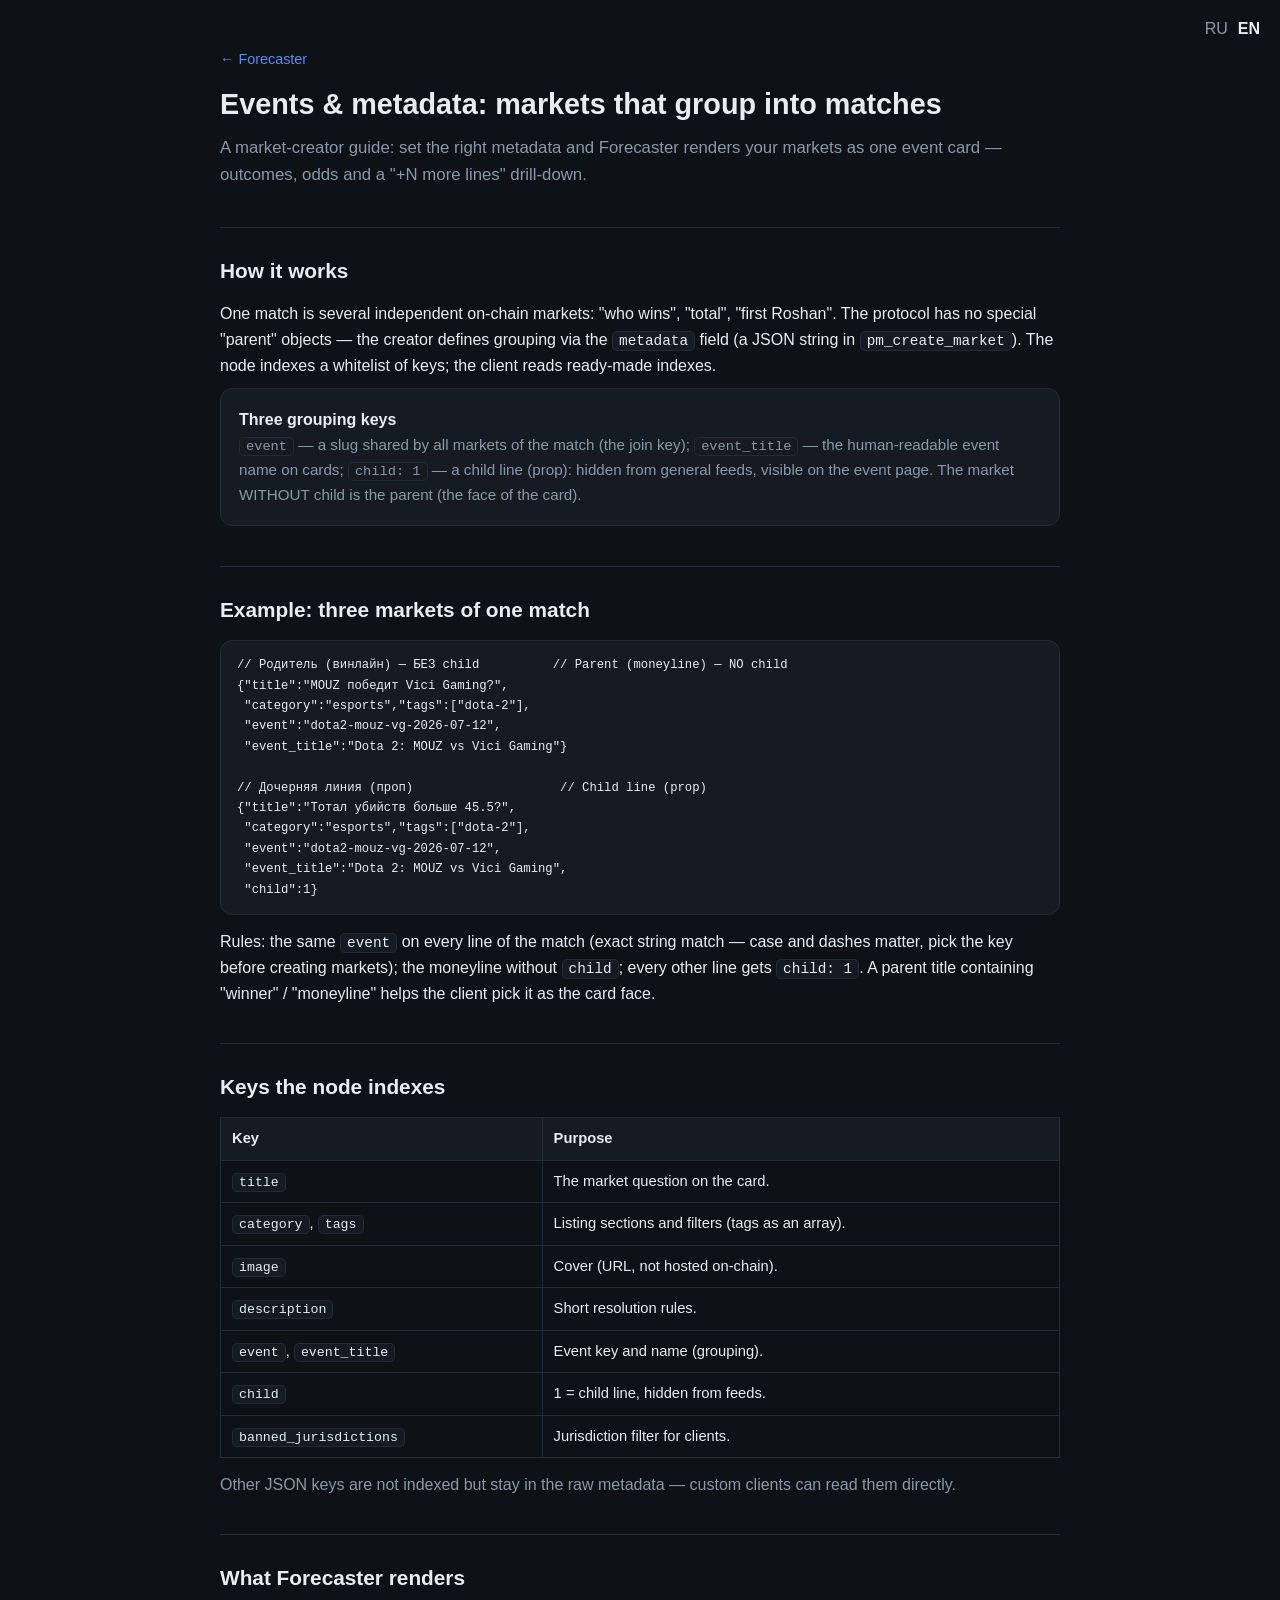
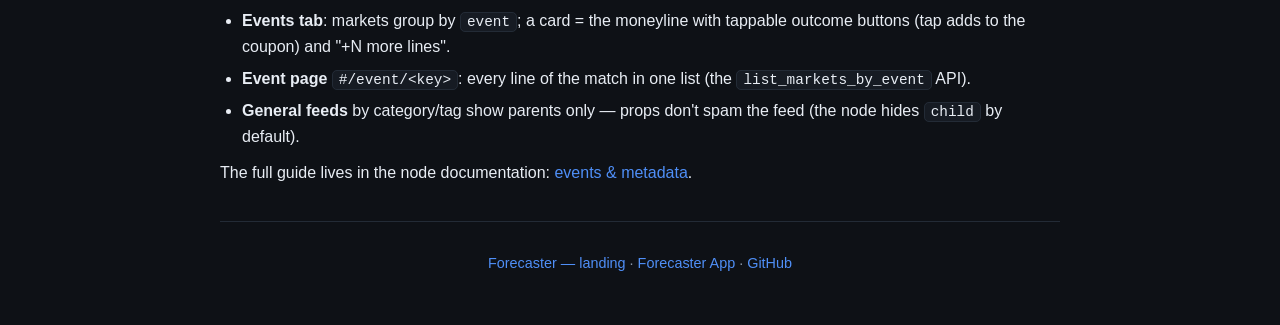
==== creators.html @ dcc60065 "Add market-creator guide page: events & metadata grouping (event/event_title/child)" ====
<!doctype html>
<html lang="ru">
<head>
<meta charset="utf-8">
<meta name="viewport" content="width=device-width, initial-scale=1">
<title>Forecaster — события и метаданные для создателей рынков</title>
<meta name="description" content="Как Forecaster собирает рынки в карточки событий: ключи метаданных event, event_title, child; родительский рынок и дочерние линии; что индексирует нода VIZ.">
<link rel="icon" href="logo.png">
<style>
:root{
  --bg:#0e1116; --card:#161b23; --line:#232b36; --txt:#e8edf4; --mut:#8b98a9;
  --acc:#4f8ff7; --acc2:#3576d9; --ok:#3fb96f;
}
*{box-sizing:border-box;margin:0;padding:0}
body{background:var(--bg);color:var(--txt);font:16px/1.6 -apple-system,BlinkMacSystemFont,"Segoe UI",Roboto,sans-serif}
a{color:var(--acc);text-decoration:none}
a:hover{text-decoration:underline}
.wrap{max-width:880px;margin:0 auto;padding:0 20px}
header{padding:48px 0 28px}
h1{font-size:1.8em;margin:10px 0 8px}
.tag{color:var(--mut);font-size:1.05em}
section{padding:26px 0;border-top:1px solid var(--line)}
h2{font-size:1.3em;margin-bottom:14px}
p{margin-bottom:10px}
p.mut,li span{color:var(--mut)}
ul{margin:0 0 10px 22px}
li{margin-bottom:6px}
.card{background:var(--card);border:1px solid var(--line);border-radius:12px;padding:18px;margin-bottom:14px}
.card b{display:block;margin-bottom:6px}
.card p{color:var(--mut);font-size:.95em;margin-bottom:0}
pre{background:var(--card);border:1px solid var(--line);border-radius:12px;padding:14px 16px;
  overflow-x:auto;font-size:.85em;line-height:1.5;margin-bottom:14px}
code{background:var(--card);border:1px solid var(--line);border-radius:5px;padding:1px 6px;font-size:.9em}
pre code{background:none;border:0;padding:0}
.tbl{overflow-x:auto;margin-bottom:14px}
table.cmp{width:100%;border-collapse:collapse;font-size:.92em;min-width:560px}
.cmp th,.cmp td{border:1px solid var(--line);padding:9px 11px;text-align:left;vertical-align:top}
.cmp th{background:var(--card)}
.cmp td:first-child{white-space:nowrap}
footer{padding:30px 0 44px;border-top:1px solid var(--line);color:var(--mut);font-size:.9em;text-align:center}
.lang{position:absolute;top:16px;right:20px}
.lang a{color:var(--mut);margin-left:10px;cursor:pointer}
.lang a.on{color:var(--txt);font-weight:600}
.back{color:var(--mut);font-size:.9em}
[data-en]{display:none}
html.en [data-ru]{display:none}
html.en [data-en]{display:block}
html.en span[data-en],html.en a[data-en],html.en b[data-en],html.en code[data-en]{display:inline}
html.en td[data-en],html.en th[data-en]{display:table-cell}
html.en li[data-en]{display:list-item}
</style>
</head>
<body>
<div class="lang"><a id="l-ru" class="on">RU</a><a id="l-en">EN</a></div>
<div class="wrap">

<header>
  <p class="back"><a href="./" data-ru>← Forecaster</a><a href="./" data-en>← Forecaster</a></p>
  <h1 data-ru>События и метаданные: рынки, которые собираются в матчи</h1>
  <h1 data-en>Events &amp; metadata: markets that group into matches</h1>
  <p class="tag" data-ru>Гайд для создателей рынков: как проставить метаданные, чтобы Forecaster
    показал ваши рынки одной карточкой события — с исходами, коэффициентами и «ещё N линий».</p>
  <p class="tag" data-en>A market-creator guide: set the right metadata and Forecaster renders your
    markets as one event card — outcomes, odds and a "+N more lines" drill-down.</p>
</header>

<section>
  <h2 data-ru>Как это работает</h2>
  <h2 data-en>How it works</h2>
  <p data-ru>Один матч — это несколько независимых on-chain рынков: «кто победит», «тотал», «первый
    Рошан». Специальных «родительских» объектов в протоколе нет — группировку задаёт создатель
    через поле <code>metadata</code> (JSON-строка в операции <code>pm_create_market</code>). Нода
    индексирует белый список ключей; клиент читает готовые индексы.</p>
  <p data-en>One match is several independent on-chain markets: "who wins", "total", "first
    Roshan". The protocol has no special "parent" objects — the creator defines grouping via the
    <code>metadata</code> field (a JSON string in <code>pm_create_market</code>). The node indexes
    a whitelist of keys; the client reads ready-made indexes.</p>
  <div class="card">
    <b data-ru>Три ключа склейки</b><b data-en>Three grouping keys</b>
    <p data-ru><code>event</code> — общий slug матча у всех его рынков (ключ склейки);
      <code>event_title</code> — человекочитаемое имя события на карточках;
      <code>child: 1</code> — дочерняя линия (проп): скрыта из общих лент, видна на странице события.
      Рынок БЕЗ child — родительский (лицо карточки).</p>
    <p data-en><code>event</code> — a slug shared by all markets of the match (the join key);
      <code>event_title</code> — the human-readable event name on cards;
      <code>child: 1</code> — a child line (prop): hidden from general feeds, visible on the event
      page. The market WITHOUT child is the parent (the face of the card).</p>
  </div>
</section>

<section>
  <h2 data-ru>Пример: три рынка одного матча</h2>
  <h2 data-en>Example: three markets of one match</h2>
<pre><code>// Родитель (винлайн) — БЕЗ child          // Parent (moneyline) — NO child
{"title":"MOUZ победит Vici Gaming?",
 "category":"esports","tags":["dota-2"],
 "event":"dota2-mouz-vg-2026-07-12",
 "event_title":"Dota 2: MOUZ vs Vici Gaming"}

// Дочерняя линия (проп)                    // Child line (prop)
{"title":"Тотал убийств больше 45.5?",
 "category":"esports","tags":["dota-2"],
 "event":"dota2-mouz-vg-2026-07-12",
 "event_title":"Dota 2: MOUZ vs Vici Gaming",
 "child":1}</code></pre>
  <p data-ru>Правила: одинаковый <code>event</code> у всех линий матча (точное совпадение строки —
    регистр и дефисы важны, ключ выбирайте до создания); винлайн без <code>child</code>; остальным
    линиям <code>child: 1</code>. Заголовок родителя со словом «победит» / «winner» / «moneyline»
    помогает клиенту выбрать его лицом карточки.</p>
  <p data-en>Rules: the same <code>event</code> on every line of the match (exact string match —
    case and dashes matter, pick the key before creating markets); the moneyline without
    <code>child</code>; every other line gets <code>child: 1</code>. A parent title containing
    "winner" / "moneyline" helps the client pick it as the card face.</p>
</section>

<section>
  <h2 data-ru>Ключи, которые индексирует нода</h2>
  <h2 data-en>Keys the node indexes</h2>
  <div class="tbl"><table class="cmp">
    <tr><th data-ru>Ключ</th><th data-en>Key</th><th data-ru>Зачем</th><th data-en>Purpose</th></tr>
    <tr><td><code>title</code></td><td data-ru>Вопрос рынка на карточке.</td><td data-en>The market question on the card.</td></tr>
    <tr><td><code>category</code>, <code>tags</code></td><td data-ru>Разделы и фильтры листингов (теги — массивом).</td><td data-en>Listing sections and filters (tags as an array).</td></tr>
    <tr><td><code>image</code></td><td data-ru>Обложка (URL, не хостится on-chain).</td><td data-en>Cover (URL, not hosted on-chain).</td></tr>
    <tr><td><code>description</code></td><td data-ru>Краткие правила резолва.</td><td data-en>Short resolution rules.</td></tr>
    <tr><td><code>event</code>, <code>event_title</code></td><td data-ru>Ключ и имя события (склейка).</td><td data-en>Event key and name (grouping).</td></tr>
    <tr><td><code>child</code></td><td data-ru>1 = дочерняя линия, скрыта из лент.</td><td data-en>1 = child line, hidden from feeds.</td></tr>
    <tr><td><code>banned_jurisdictions</code></td><td data-ru>Юрисдикционный фильтр клиентов.</td><td data-en>Jurisdiction filter for clients.</td></tr>
  </table></div>
  <p class="mut" data-ru>Остальные ключи JSON не индексируются, но остаются в сыром metadata —
    свои клиенты могут читать их напрямую.</p>
  <p class="mut" data-en>Other JSON keys are not indexed but stay in the raw metadata — custom
    clients can read them directly.</p>
</section>

<section>
  <h2 data-ru>Что получается в Forecaster</h2>
  <h2 data-en>What Forecaster renders</h2>
  <ul>
    <li data-ru><b>Таб «События»</b>: рынки группируются по <code>event</code>; карточка = винлайн
      с кнопками исходов (тап — в купон) и «ещё N линий».</li>
    <li data-en><b>Events tab</b>: markets group by <code>event</code>; a card = the moneyline with
      tappable outcome buttons (tap adds to the coupon) and "+N more lines".</li>
    <li data-ru><b>Страница события</b> <code>#/event/&lt;ключ&gt;</code>: все линии матча одним
      списком (API <code>list_markets_by_event</code>).</li>
    <li data-en><b>Event page</b> <code>#/event/&lt;key&gt;</code>: every line of the match in one
      list (the <code>list_markets_by_event</code> API).</li>
    <li data-ru><b>Общие ленты</b> по категории/тегу показывают только родителей — пропы не шумят
      (нода прячет <code>child</code> по умолчанию).</li>
    <li data-en><b>General feeds</b> by category/tag show parents only — props don't spam the feed
      (the node hides <code>child</code> by default).</li>
  </ul>
  <p data-ru>Полная версия гайда — в документации ноды:
    <a href="https://github.com/VIZ-Blockchain/viz-cpp-node/blob/pm/docs/prediction-markets/guides/events-metadata.md">события и метаданные</a>.</p>
  <p data-en>The full guide lives in the node documentation:
    <a href="https://github.com/VIZ-Blockchain/viz-cpp-node/blob/pm/docs/prediction-markets/guides/events-metadata.md">events &amp; metadata</a>.</p>
</section>

<footer>
  <p>
    <a href="./" data-ru>Forecaster — лендинг</a><a href="./" data-en>Forecaster — landing</a> ·
    <a href="https://viz-blockchain.github.io/Forecaster-client/">Forecaster App</a> ·
    <a href="https://github.com/VIZ-Blockchain/Forecaster-client">GitHub</a>
  </p>
</footer>

</div>
<script>
(function(){
  var h=document.documentElement, ru=document.getElementById('l-ru'), en=document.getElementById('l-en');
  function set(l){ h.className=l==='en'?'en':''; ru.className=l==='en'?'':'on'; en.className=l==='en'?'on':'';
    try{localStorage.setItem('fw_lang',l);}catch(e){} document.title=l==='en'
      ?'Forecaster — events & metadata for market creators':'Forecaster — события и метаданные для создателей рынков'; }
  ru.onclick=function(){set('ru')}; en.onclick=function(){set('en')};
  var s=null; try{s=localStorage.getItem('fw_lang');}catch(e){}
  set(s|| (navigator.language&&navigator.language.slice(0,2)==='ru'?'ru':'en'));
})();
</script>
</body>
</html>
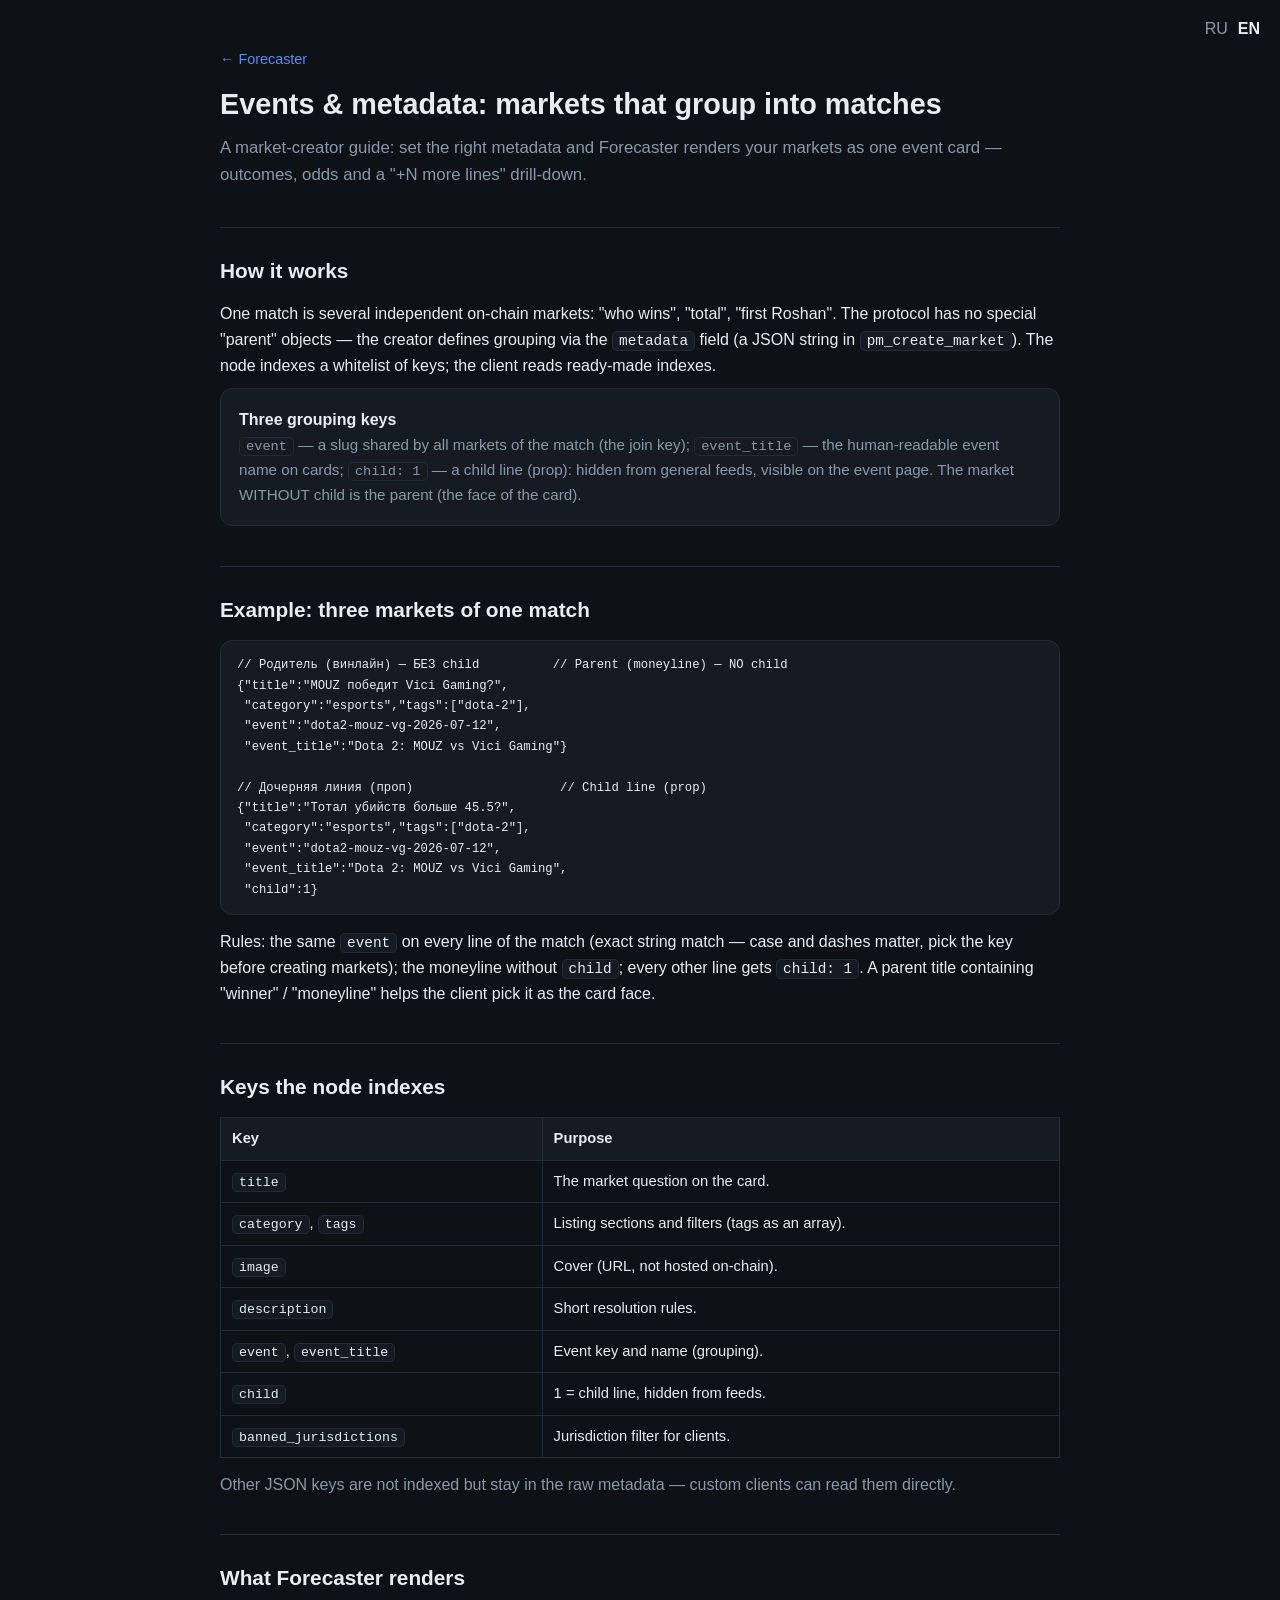
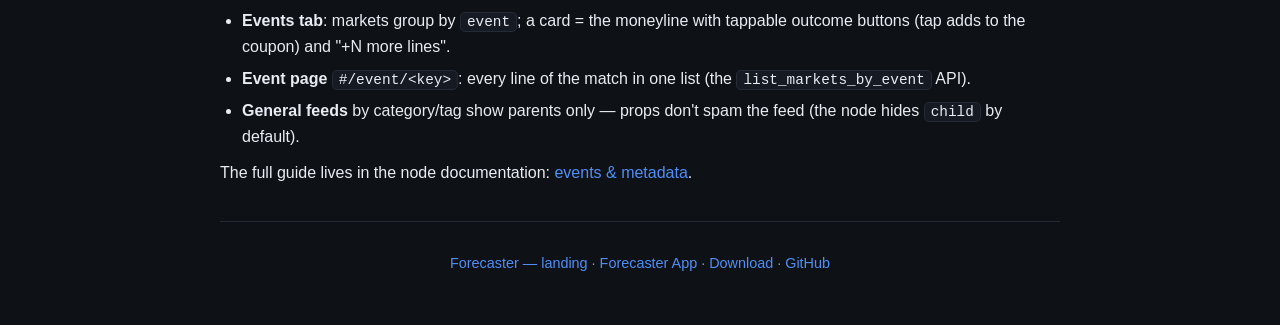
==== commit 8055a927: "Add download page: desktop builds, OS warnings, own-node setup Installer links are pulled from each " ====
--- a/creators.html
+++ b/creators.html
@@ -42,7 +42,7 @@
 .lang a{color:var(--mut);margin-left:10px;cursor:pointer}
 .lang a.on{color:var(--txt);font-weight:600}
 .back{color:var(--mut);font-size:.9em}
-[data-en]{display:none}
+html:not(.en) [data-en]{display:none}
 html.en [data-ru]{display:none}
 html.en [data-en]{display:block}
 html.en span[data-en],html.en a[data-en],html.en b[data-en],html.en code[data-en]{display:inline}
@@ -159,6 +159,7 @@
   <p>
     <a href="./" data-ru>Forecaster — лендинг</a><a href="./" data-en>Forecaster — landing</a> ·
     <a href="https://viz-blockchain.github.io/Forecaster-client/">Forecaster App</a> ·
+    <a href="download.html" data-ru>Скачать</a><a href="download.html" data-en>Download</a> ·
     <a href="https://github.com/VIZ-Blockchain/Forecaster-client">GitHub</a>
   </p>
 </footer>
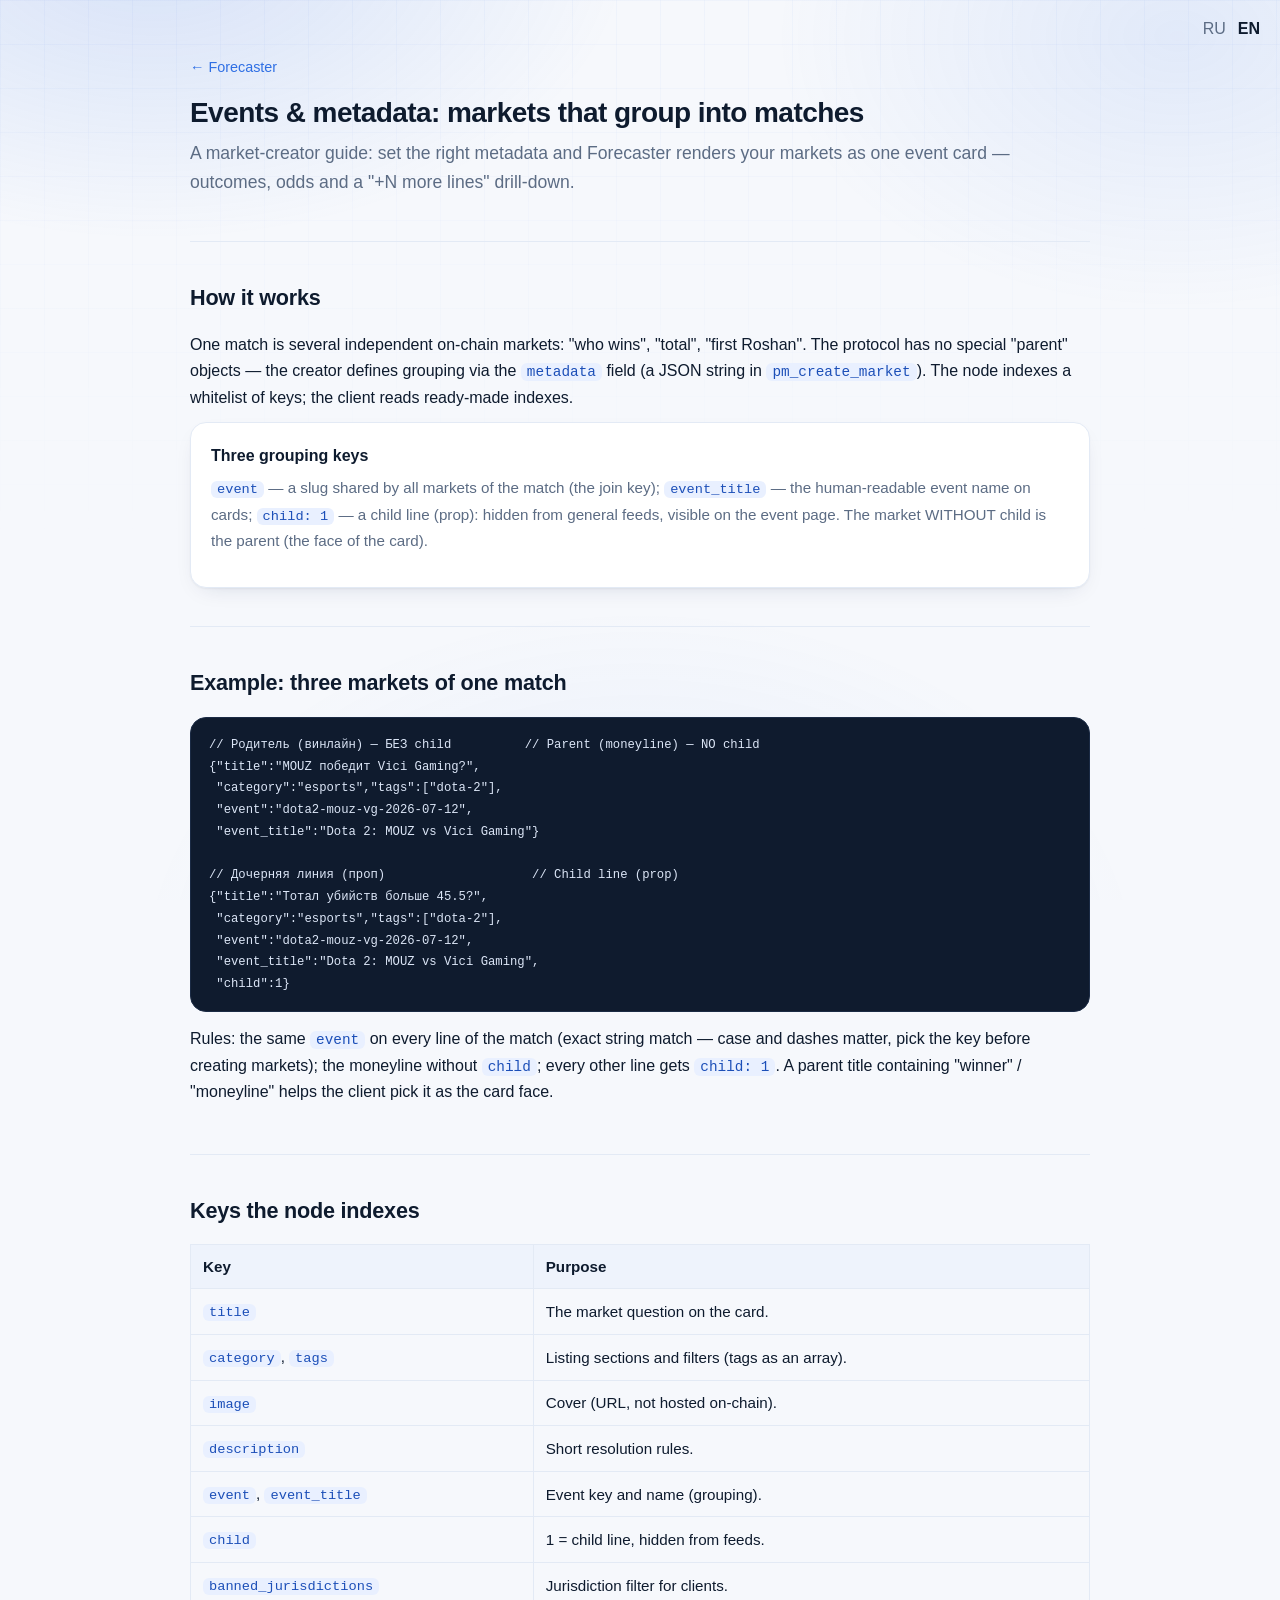
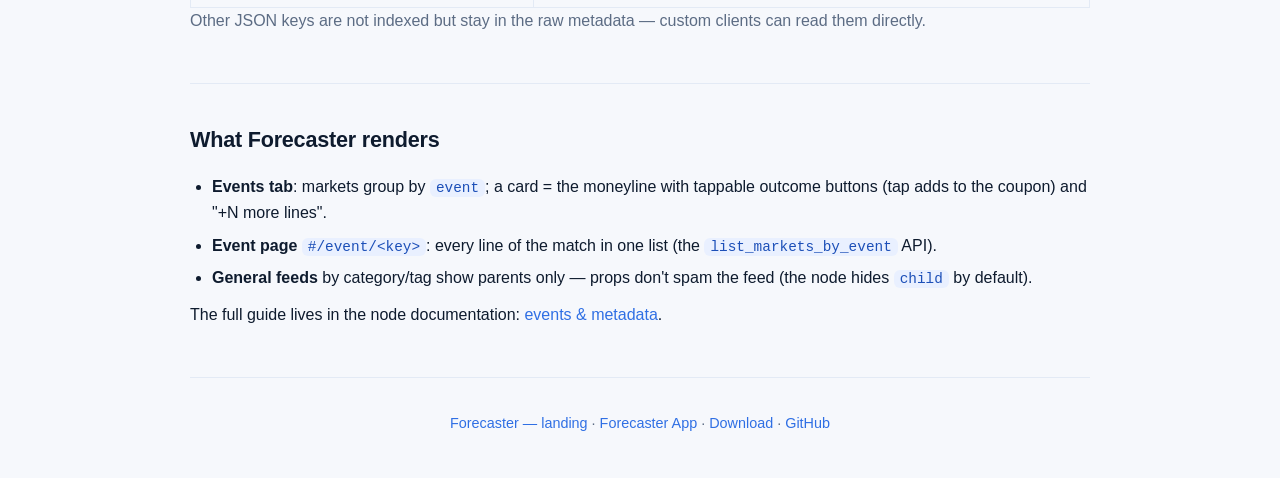
==== commit 107fc821: "Light redesign on a shared stylesheet All three pages now load one app.css and one app.js instead of" ====
--- a/creators.html
+++ b/creators.html
@@ -1,54 +1,13 @@
 <!doctype html>
-<html lang="ru">
+<html lang="ru" data-title-en="Forecaster — for market creators">
 <head>
 <meta charset="utf-8">
 <meta name="viewport" content="width=device-width, initial-scale=1">
 <title>Forecaster — события и метаданные для создателей рынков</title>
 <meta name="description" content="Как Forecaster собирает рынки в карточки событий: ключи метаданных event, event_title, child; родительский рынок и дочерние линии; что индексирует нода VIZ.">
 <link rel="icon" href="logo.png">
-<style>
-:root{
-  --bg:#0e1116; --card:#161b23; --line:#232b36; --txt:#e8edf4; --mut:#8b98a9;
-  --acc:#4f8ff7; --acc2:#3576d9; --ok:#3fb96f;
-}
-*{box-sizing:border-box;margin:0;padding:0}
-body{background:var(--bg);color:var(--txt);font:16px/1.6 -apple-system,BlinkMacSystemFont,"Segoe UI",Roboto,sans-serif}
-a{color:var(--acc);text-decoration:none}
-a:hover{text-decoration:underline}
-.wrap{max-width:880px;margin:0 auto;padding:0 20px}
-header{padding:48px 0 28px}
-h1{font-size:1.8em;margin:10px 0 8px}
-.tag{color:var(--mut);font-size:1.05em}
-section{padding:26px 0;border-top:1px solid var(--line)}
-h2{font-size:1.3em;margin-bottom:14px}
-p{margin-bottom:10px}
-p.mut,li span{color:var(--mut)}
-ul{margin:0 0 10px 22px}
-li{margin-bottom:6px}
-.card{background:var(--card);border:1px solid var(--line);border-radius:12px;padding:18px;margin-bottom:14px}
-.card b{display:block;margin-bottom:6px}
-.card p{color:var(--mut);font-size:.95em;margin-bottom:0}
-pre{background:var(--card);border:1px solid var(--line);border-radius:12px;padding:14px 16px;
-  overflow-x:auto;font-size:.85em;line-height:1.5;margin-bottom:14px}
-code{background:var(--card);border:1px solid var(--line);border-radius:5px;padding:1px 6px;font-size:.9em}
-pre code{background:none;border:0;padding:0}
-.tbl{overflow-x:auto;margin-bottom:14px}
-table.cmp{width:100%;border-collapse:collapse;font-size:.92em;min-width:560px}
-.cmp th,.cmp td{border:1px solid var(--line);padding:9px 11px;text-align:left;vertical-align:top}
-.cmp th{background:var(--card)}
-.cmp td:first-child{white-space:nowrap}
-footer{padding:30px 0 44px;border-top:1px solid var(--line);color:var(--mut);font-size:.9em;text-align:center}
-.lang{position:absolute;top:16px;right:20px}
-.lang a{color:var(--mut);margin-left:10px;cursor:pointer}
-.lang a.on{color:var(--txt);font-weight:600}
-.back{color:var(--mut);font-size:.9em}
-html:not(.en) [data-en]{display:none}
-html.en [data-ru]{display:none}
-html.en [data-en]{display:block}
-html.en span[data-en],html.en a[data-en],html.en b[data-en],html.en code[data-en]{display:inline}
-html.en td[data-en],html.en th[data-en]{display:table-cell}
-html.en li[data-en]{display:list-item}
-</style>
+<link rel="stylesheet" href="app.css">
+<script>try{var l=localStorage.getItem('fw_lang')||((navigator.language||'').slice(0,2)==='ru'?'ru':'en');if(l==='en')document.documentElement.className='en';}catch(e){}</script>
 </head>
 <body>
 <div class="lang"><a id="l-ru" class="on">RU</a><a id="l-en">EN</a></div>
@@ -56,8 +15,8 @@
 
 <header>
   <p class="back"><a href="./" data-ru>← Forecaster</a><a href="./" data-en>← Forecaster</a></p>
-  <h1 data-ru>События и метаданные: рынки, которые собираются в матчи</h1>
-  <h1 data-en>Events &amp; metadata: markets that group into matches</h1>
+  <h1 class="small" data-ru>События и метаданные: рынки, которые собираются в матчи</h1>
+  <h1 class="small" data-en>Events &amp; metadata: markets that group into matches</h1>
   <p class="tag" data-ru>Гайд для создателей рынков: как проставить метаданные, чтобы Forecaster
     показал ваши рынки одной карточкой события — с исходами, коэффициентами и «ещё N линий».</p>
   <p class="tag" data-en>A market-creator guide: set the right metadata and Forecaster renders your
@@ -165,16 +124,6 @@
 </footer>
 
 </div>
-<script>
-(function(){
-  var h=document.documentElement, ru=document.getElementById('l-ru'), en=document.getElementById('l-en');
-  function set(l){ h.className=l==='en'?'en':''; ru.className=l==='en'?'':'on'; en.className=l==='en'?'on':'';
-    try{localStorage.setItem('fw_lang',l);}catch(e){} document.title=l==='en'
-      ?'Forecaster — events & metadata for market creators':'Forecaster — события и метаданные для создателей рынков'; }
-  ru.onclick=function(){set('ru')}; en.onclick=function(){set('en')};
-  var s=null; try{s=localStorage.getItem('fw_lang');}catch(e){}
-  set(s|| (navigator.language&&navigator.language.slice(0,2)==='ru'?'ru':'en'));
-})();
-</script>
+<script src="app.js" defer></script>
 </body>
 </html>
--- a/app.css
+++ b/app.css
@@ -0,0 +1,158 @@
+/* Лендинг Forecaster — общий стиль трёх страниц.
+   Светлая тема, единственный акцент — синий из логотипа. Никаких сборщиков и зависимостей:
+   всё, что двигается, сделано на CSS-переменных и десятке строк JS в app.js. */
+
+:root{
+  --bg:#f6f8fc;
+  --bg-soft:#eef3fc;
+  --card:#fff;
+  --line:#e3eaf5;
+  --line-strong:#cfdaec;
+  --txt:#0e1b2e;
+  --mut:#5c6c84;
+  --acc:#2f6fe4;
+  --acc2:#1c4fb8;
+  --acc-soft:#e9f0ff;
+  --ok:#1e9e5a;
+  --shadow:0 1px 2px rgba(16,36,72,.05), 0 8px 24px -12px rgba(16,36,72,.18);
+  --shadow-lift:0 2px 6px rgba(16,36,72,.07), 0 20px 40px -18px rgba(16,36,72,.28);
+  --radius:16px;
+}
+
+*{box-sizing:border-box;margin:0;padding:0}
+
+body{
+  background:var(--bg);
+  color:var(--txt);
+  font:16px/1.65 -apple-system,BlinkMacSystemFont,"Segoe UI",Roboto,sans-serif;
+  -webkit-font-smoothing:antialiased;
+  position:relative;
+  overflow-x:hidden;
+}
+
+/* Мягкие световые пятна вместо плоской заливки. Фиксированы за контентом, кликов не ловят. */
+body::before{
+  content:"";position:fixed;inset:0;z-index:-2;pointer-events:none;
+  background:
+    radial-gradient(680px 420px at 12% -6%, rgba(47,111,228,.16), transparent 70%),
+    radial-gradient(560px 380px at 92% 4%, rgba(47,111,228,.10), transparent 72%),
+    radial-gradient(720px 520px at 50% 108%, rgba(47,111,228,.09), transparent 70%);
+}
+/* Тонкая сетка — только сверху, уходит в прозрачность, чтобы не рябило под текстом. */
+body::after{
+  content:"";position:fixed;inset:0;z-index:-1;pointer-events:none;opacity:.5;
+  background-image:linear-gradient(rgba(47,111,228,.07) 1px, transparent 1px),
+                   linear-gradient(90deg, rgba(47,111,228,.07) 1px, transparent 1px);
+  background-size:44px 44px;
+  -webkit-mask-image:linear-gradient(#000, transparent 62%);
+          mask-image:linear-gradient(#000, transparent 62%);
+}
+
+a{color:var(--acc);text-decoration:none}
+a:hover{text-decoration:underline}
+
+.wrap{max-width:940px;margin:0 auto;padding:0 20px}
+
+header{padding:56px 0 34px}
+header.center{text-align:center;padding:72px 0 44px}
+header img{width:88px;height:88px;border-radius:22px;box-shadow:var(--shadow)}
+h1{font-size:2.1em;line-height:1.2;margin:16px 0 10px;letter-spacing:-.02em}
+h1.small{font-size:1.75em}
+.tag{color:var(--mut);font-size:1.1em}
+header.center .tag{max-width:580px;margin:0 auto}
+.back{color:var(--mut);font-size:.9em}
+
+/* Заголовок секции с маленькой синей «шапочкой» — ритм без лишних линий. */
+section{padding:38px 0;border-top:1px solid var(--line)}
+h2{font-size:1.35em;margin-bottom:16px;letter-spacing:-.01em}
+.eyebrow{display:inline-block;font-size:.75em;font-weight:700;letter-spacing:.08em;
+  text-transform:uppercase;color:var(--acc);background:var(--acc-soft);
+  border-radius:999px;padding:4px 12px;margin-bottom:10px}
+
+p{margin-bottom:10px}
+p.mut,li span{color:var(--mut)}
+.note{color:var(--mut);font-size:.85em}
+ul{margin:0 0 10px 22px}
+li{margin-bottom:6px}
+
+.cta{margin:30px 0 8px;display:flex;gap:12px;justify-content:center;flex-wrap:wrap}
+.btn{display:inline-block;padding:13px 26px;border-radius:12px;font-weight:600;
+  border:1px solid var(--line-strong);background:var(--card);color:var(--txt);
+  transition:transform .16s ease, box-shadow .16s ease, border-color .16s ease, background .16s ease}
+.btn:hover{text-decoration:none;transform:translateY(-1px);box-shadow:var(--shadow)}
+.btn:active{transform:translateY(0)}
+.btn.main{background:linear-gradient(180deg, var(--acc), var(--acc2));color:#fff;border-color:transparent;
+  box-shadow:0 1px 2px rgba(28,79,184,.3), 0 12px 24px -14px rgba(28,79,184,.9)}
+.btn.main:hover{box-shadow:0 2px 6px rgba(28,79,184,.32), 0 18px 30px -16px rgba(28,79,184,.95)}
+.btn.ghost{color:var(--txt)}
+.btn.ghost:hover{border-color:var(--acc)}
+.btn:focus-visible{outline:2px solid var(--acc);outline-offset:2px}
+
+.grid{display:grid;grid-template-columns:repeat(auto-fit,minmax(240px,1fr));gap:16px}
+.grid.dlgrid{grid-template-columns:repeat(auto-fit,minmax(186px,1fr))}
+
+/* Карточка: подсветка идёт за курсором. Координаты кладёт app.js в --mx/--my,
+   сама подсветка — отдельный слой, чтобы не перерисовывать фон карточки. */
+.card{position:relative;background:var(--card);border:1px solid var(--line);
+  border-radius:var(--radius);padding:20px;box-shadow:var(--shadow);
+  display:flex;flex-direction:column;isolation:isolate;
+  transition:transform .18s ease, box-shadow .18s ease, border-color .18s ease}
+.card::before{
+  content:"";position:absolute;inset:0;border-radius:inherit;z-index:-1;
+  background:radial-gradient(240px circle at var(--mx,50%) var(--my,0%), rgba(47,111,228,.14), transparent 70%);
+  opacity:0;transition:opacity .25s ease;pointer-events:none;
+}
+.card:hover{transform:translateY(-2px);box-shadow:var(--shadow-lift);border-color:var(--line-strong)}
+.card:hover::before{opacity:1}
+.card b{display:block;margin-bottom:6px}
+.card p{color:var(--mut);font-size:.95em;margin-bottom:12px}
+.card p:last-of-type{margin-bottom:14px}
+.card>a.btn{margin-top:auto;text-align:center}
+
+pre{background:#0f1b2e;color:#dce6f7;border:1px solid #1b2b45;border-radius:var(--radius);
+  padding:16px 18px;overflow-x:auto;font-size:.85em;line-height:1.6;margin-bottom:14px}
+code{background:var(--acc-soft);color:var(--acc2);border-radius:6px;padding:1px 6px;font-size:.9em}
+pre code{background:none;color:inherit;padding:0}
+
+ol.steps{list-style:none;counter-reset:s;margin:0}
+ol.steps li{counter-increment:s;padding:10px 0 10px 48px;position:relative;margin:0}
+ol.steps li::before{content:counter(s);position:absolute;left:0;top:8px;width:32px;height:32px;
+  border-radius:50%;background:var(--acc-soft);border:1px solid rgba(47,111,228,.3);color:var(--acc2);
+  display:flex;align-items:center;justify-content:center;font-weight:700}
+
+.tbl{overflow-x:auto}
+table{border-collapse:collapse;width:100%;font-size:.95em}
+th,td{border:1px solid var(--line);padding:9px 12px;text-align:left}
+th{background:var(--bg-soft);font-weight:600}
+
+footer{padding:34px 0 48px;border-top:1px solid var(--line);color:var(--mut);
+  font-size:.9em;text-align:center}
+
+.lang{position:absolute;top:16px;right:20px;z-index:2}
+.lang a{color:var(--mut);margin-left:12px;cursor:pointer}
+.lang a.on{color:var(--txt);font-weight:600}
+
+/* Ссылки на установщики: имя файла + размер, кнопки прижаты к низу карточки. */
+.dl{margin-top:auto}
+.dl a{display:block;margin-bottom:8px;padding-left:14px;padding-right:14px;
+  text-align:center;overflow-wrap:anywhere}
+.dl a:last-child{margin-bottom:0}
+.dl .sz{color:var(--mut);font-weight:400;font-size:.85em}
+.dl .btn.main .sz{color:rgba(255,255,255,.8)}
+
+/* Появление секций при прокрутке. Без JS класс не навешивается — контент виден и так. */
+.reveal{opacity:0;transform:translateY(14px);transition:opacity .5s ease, transform .5s ease}
+.reveal.in{opacity:1;transform:none}
+@media (prefers-reduced-motion:reduce){
+  .reveal{opacity:1;transform:none;transition:none}
+  .btn,.card{transition:none}
+  .card::before{display:none}
+}
+
+html:not(.en) [data-en]{display:none}
+html.en [data-ru]{display:none}
+html.en [data-en]{display:block}
+html.en span[data-en],html.en a[data-en],html.en b[data-en],html.en code[data-en]{display:inline}
+html.en a.btn[data-en]{display:inline-block}
+html.en td[data-en],html.en th[data-en]{display:table-cell}
+html.en li[data-en]{display:list-item}
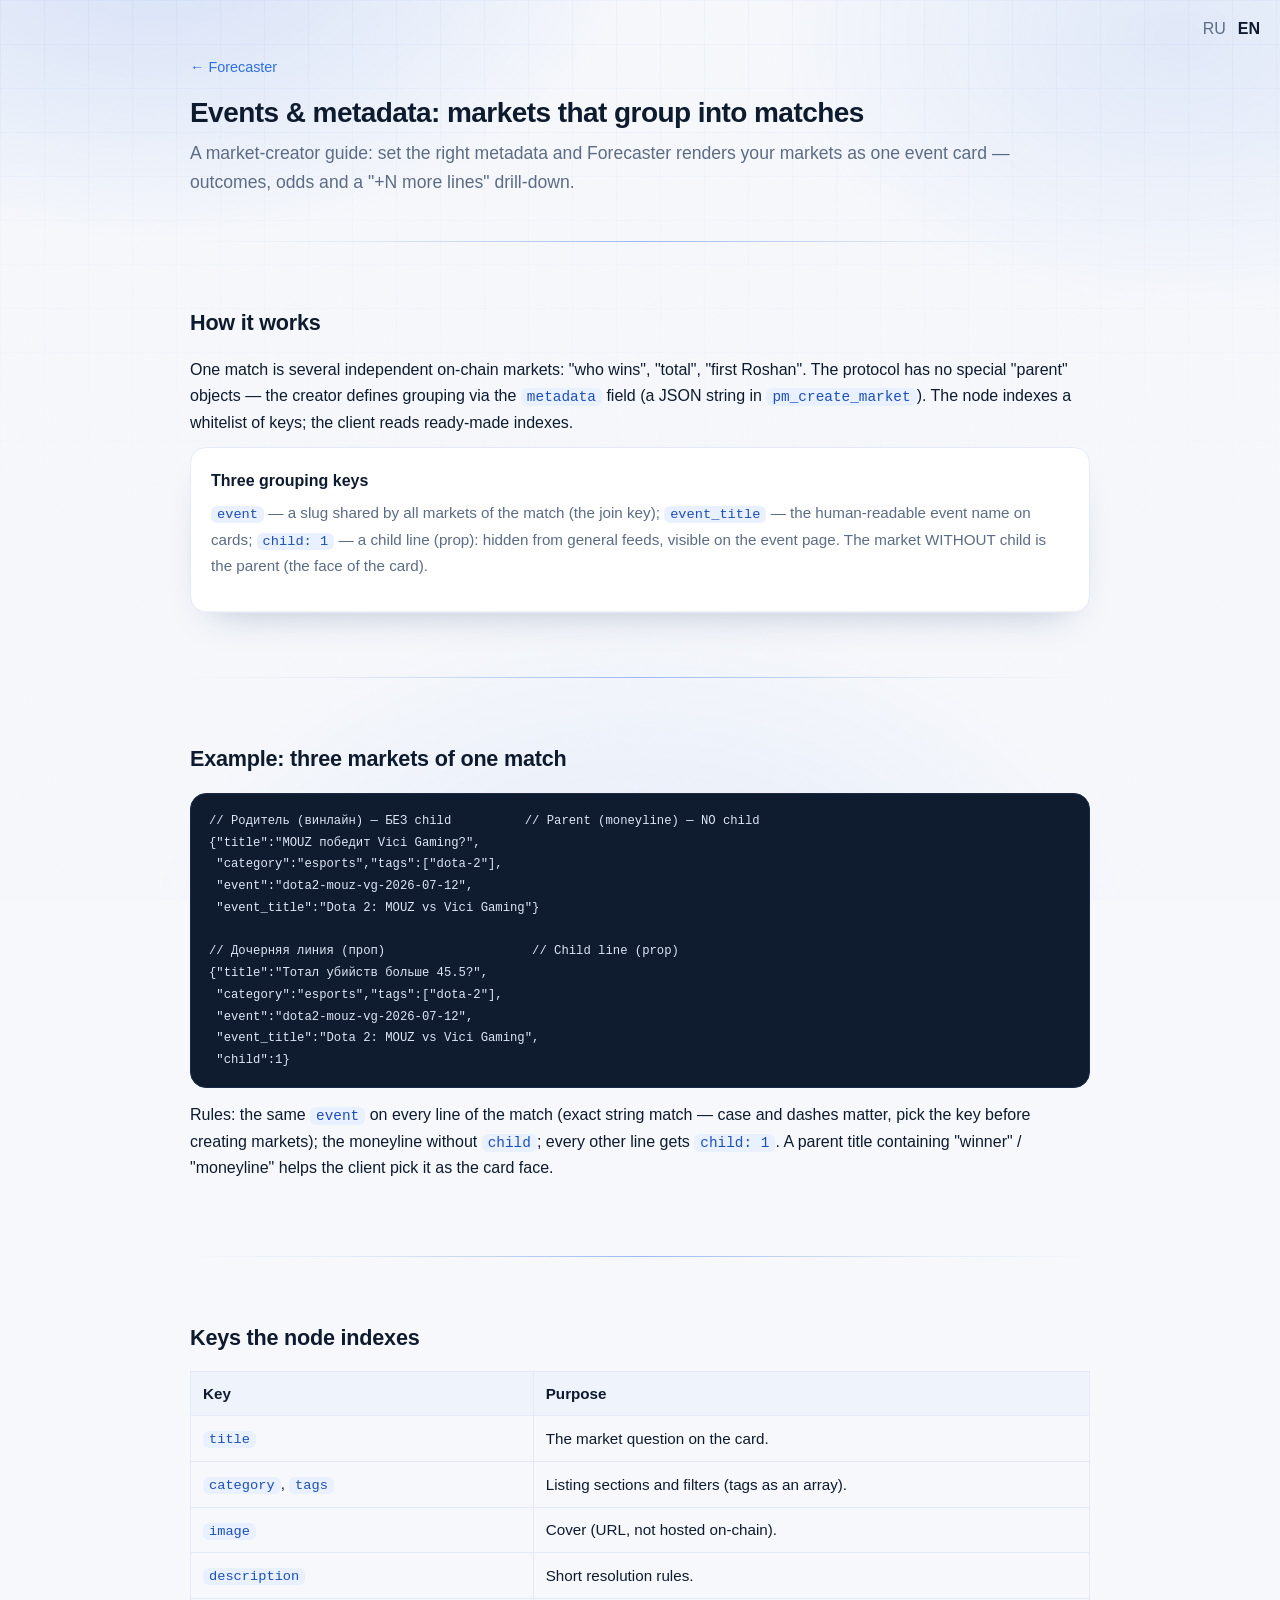
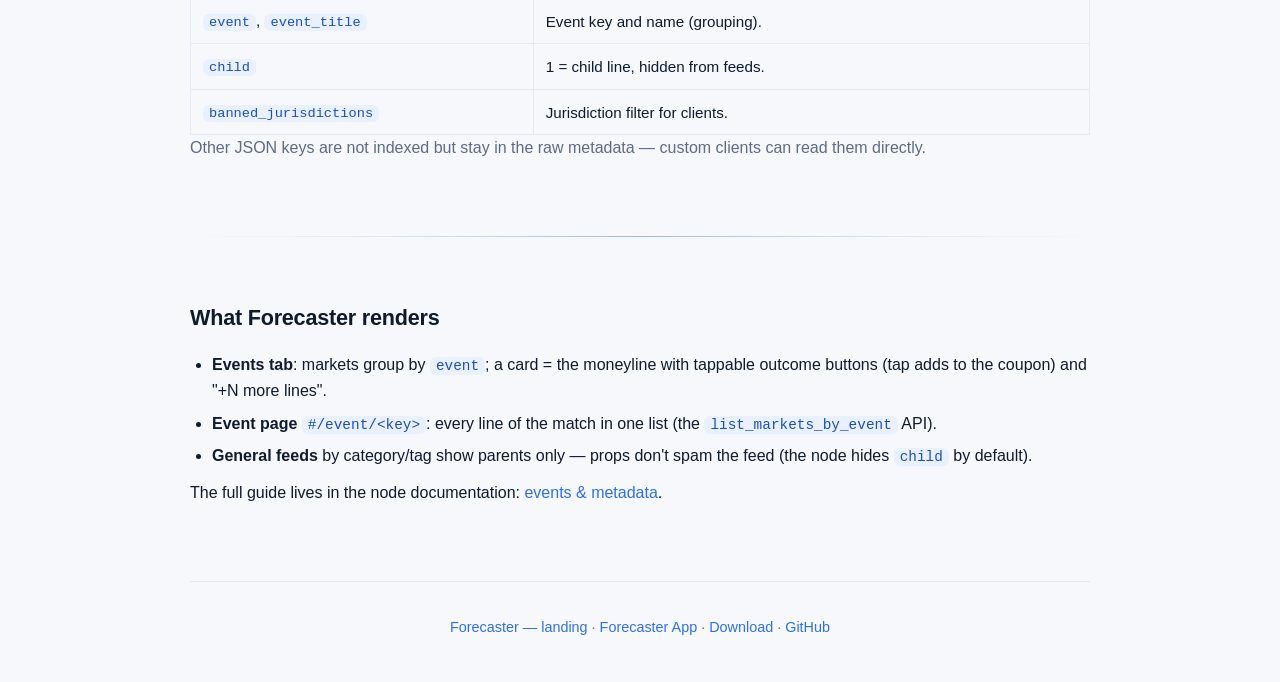
==== commit c4aa67a1: "Landing polish: grain, tinted shadows, gradient rules, staggered reveal Studied a reference site and" ====
--- a/creators.html
+++ b/creators.html
@@ -10,6 +10,7 @@
 <script>try{var l=localStorage.getItem('fw_lang')||((navigator.language||'').slice(0,2)==='ru'?'ru':'en');if(l==='en')document.documentElement.className='en';}catch(e){}</script>
 </head>
 <body>
+<div class="grain" aria-hidden="true"></div>
 <div class="lang"><a id="l-ru" class="on">RU</a><a id="l-en">EN</a></div>
 <div class="wrap">
 
--- a/app.css
+++ b/app.css
@@ -14,8 +14,14 @@
   --acc2:#1c4fb8;
   --acc-soft:#e9f0ff;
   --ok:#1e9e5a;
-  --shadow:0 1px 2px rgba(16,36,72,.05), 0 8px 24px -12px rgba(16,36,72,.18);
-  --shadow-lift:0 2px 6px rgba(16,36,72,.07), 0 20px 40px -18px rgba(16,36,72,.28);
+  /* Тени тонированы в синий, а не чёрные: на светлом фоне чёрная тень выглядит грязной.
+     Большой отрицательный spread даёт «приподнятость», а не ореол вокруг блока. */
+  --glass-hi:rgba(255,255,255,.9);
+  --glass-lo:rgba(24,32,52,.06);
+  --shadow:inset 0 1px 0 var(--glass-hi), inset 0 -1px 0 var(--glass-lo),
+           0 18px 40px -24px rgba(22,50,94,.35);
+  --shadow-lift:inset 0 1px 0 var(--glass-hi), inset 0 -1px 0 var(--glass-lo),
+           0 30px 60px -28px rgba(22,50,94,.45);
   --radius:16px;
 }
 
@@ -48,6 +54,13 @@
           mask-image:linear-gradient(#000, transparent 62%);
 }
 
+/* Зерно: инлайновый SVG-шум, без единого запроса. На светлом фоне режим multiply,
+   иначе шум просто не виден. stitchTiles убирает швы на стыках тайлов. */
+body > .grain{position:fixed;inset:0;z-index:-1;pointer-events:none;
+  opacity:.028;mix-blend-mode:multiply;
+  background-image:url("data:image/svg+xml,%3Csvg xmlns='http://www.w3.org/2000/svg' width='180' height='180'%3E%3Cfilter id='n'%3E%3CfeTurbulence type='fractalNoise' baseFrequency='0.8' numOctaves='3' stitchTiles='stitch'/%3E%3C/filter%3E%3Crect width='100%25' height='100%25' filter='url(%23n)'/%3E%3C/svg%3E");
+  background-size:180px 180px}
+
 a{color:var(--acc);text-decoration:none}
 a:hover{text-decoration:underline}
 
@@ -63,7 +76,10 @@
 .back{color:var(--mut);font-size:.9em}
 
 /* Заголовок секции с маленькой синей «шапочкой» — ритм без лишних линий. */
-section{padding:38px 0;border-top:1px solid var(--line)}
+section{padding:clamp(34px,5vw,64px) 0;position:relative;border-top:0}
+section::before{content:"";position:absolute;left:0;right:0;top:0;height:1px;pointer-events:none;
+  background:linear-gradient(90deg,transparent,var(--line) 18%,rgba(47,111,228,.45) 50%,
+             var(--line) 82%,transparent)}
 h2{font-size:1.35em;margin-bottom:16px;letter-spacing:-.01em}
 .eyebrow{display:inline-block;font-size:.75em;font-weight:700;letter-spacing:.08em;
   text-transform:uppercase;color:var(--acc);background:var(--acc-soft);
@@ -84,6 +100,15 @@
 .btn.main{background:linear-gradient(180deg, var(--acc), var(--acc2));color:#fff;border-color:transparent;
   box-shadow:0 1px 2px rgba(28,79,184,.3), 0 12px 24px -14px rgba(28,79,184,.9)}
 .btn.main:hover{box-shadow:0 2px 6px rgba(28,79,184,.32), 0 18px 30px -16px rgba(28,79,184,.95)}
+/* Блик пробегает по кнопке за треть цикла, остальное время — пауза: редкая искра,
+   а не назойливое мелькание. */
+.btn.main{position:relative;overflow:hidden;isolation:isolate}
+.cta .btn.main::after{content:"";position:absolute;inset:0;pointer-events:none;
+  background-repeat:no-repeat;background-size:250% 100%;
+  background-image:linear-gradient(100deg,transparent 38%,rgba(255,255,255,.28) 44%,
+    rgba(255,255,255,.75) 48.5%,rgba(255,255,255,.28) 53%,transparent 59%);
+  animation:sheen 5.2s cubic-bezier(.4,0,.2,1) infinite}
+@keyframes sheen{0%{background-position:180% 0}35%,100%{background-position:-60% 0}}
 .btn.ghost{color:var(--txt)}
 .btn.ghost:hover{border-color:var(--acc)}
 .btn:focus-visible{outline:2px solid var(--acc);outline-offset:2px}
@@ -102,7 +127,11 @@
   background:radial-gradient(240px circle at var(--mx,50%) var(--my,0%), rgba(47,111,228,.14), transparent 70%);
   opacity:0;transition:opacity .25s ease;pointer-events:none;
 }
+.card::after{content:"";position:absolute;left:14px;right:14px;top:0;height:1px;pointer-events:none;
+  background:linear-gradient(90deg,transparent,rgba(47,111,228,.35),transparent);
+  opacity:0;transition:opacity .25s ease}
 .card:hover{transform:translateY(-2px);box-shadow:var(--shadow-lift);border-color:var(--line-strong)}
+.card:hover::after{opacity:1}
 .card:hover::before{opacity:1}
 .card b{display:block;margin-bottom:6px}
 .card p{color:var(--mut);font-size:.95em;margin-bottom:12px}
@@ -141,12 +170,15 @@
 .dl .btn.main .sz{color:rgba(255,255,255,.8)}
 
 /* Появление секций при прокрутке. Без JS класс не навешивается — контент виден и так. */
-.reveal{opacity:0;transform:translateY(14px);transition:opacity .5s ease, transform .5s ease}
+.reveal{opacity:0;transform:translateY(22px);
+  transition:opacity .6s cubic-bezier(.16,1,.3,1), transform .6s cubic-bezier(.16,1,.3,1);
+  transition-delay:var(--d,0ms)}
 .reveal.in{opacity:1;transform:none}
 @media (prefers-reduced-motion:reduce){
   .reveal{opacity:1;transform:none;transition:none}
   .btn,.card{transition:none}
-  .card::before{display:none}
+  .card::before,.card::after{display:none}
+  .cta .btn.main::after{animation:none;opacity:0}
 }
 
 html:not(.en) [data-en]{display:none}
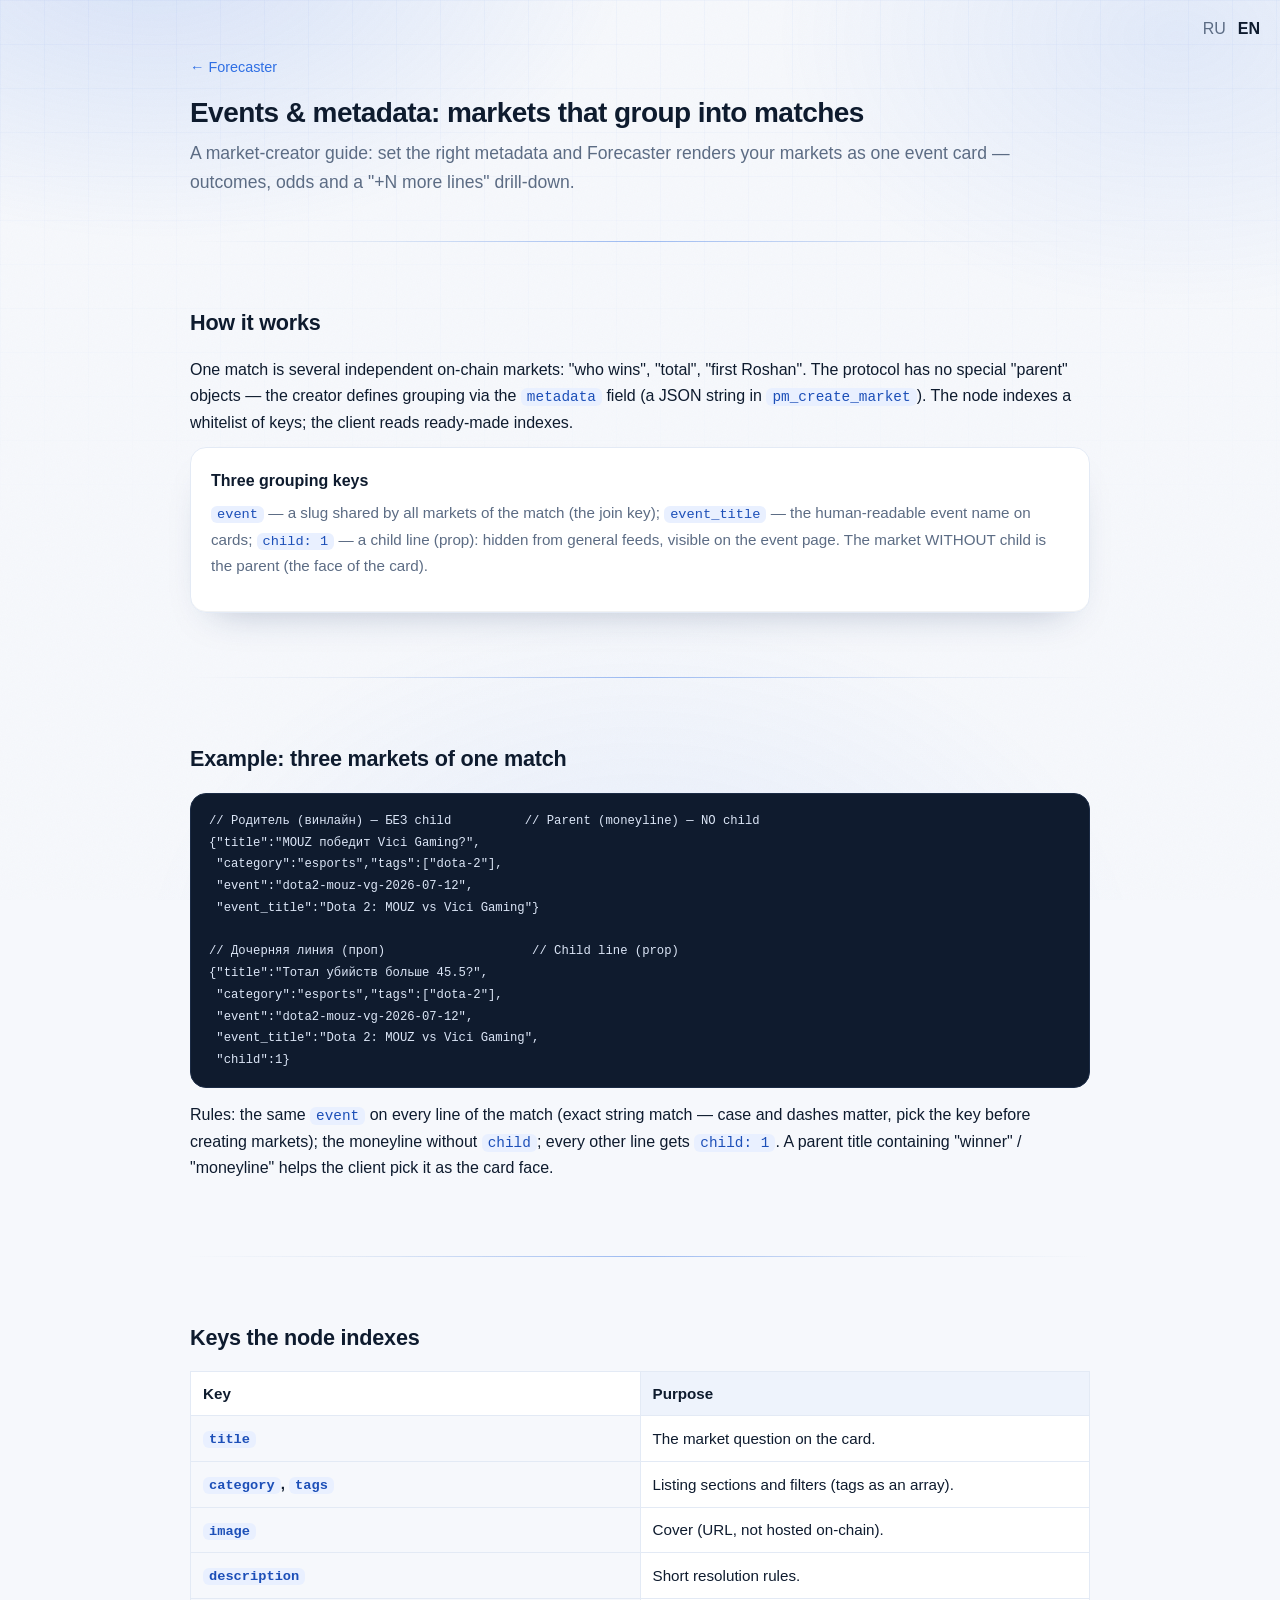
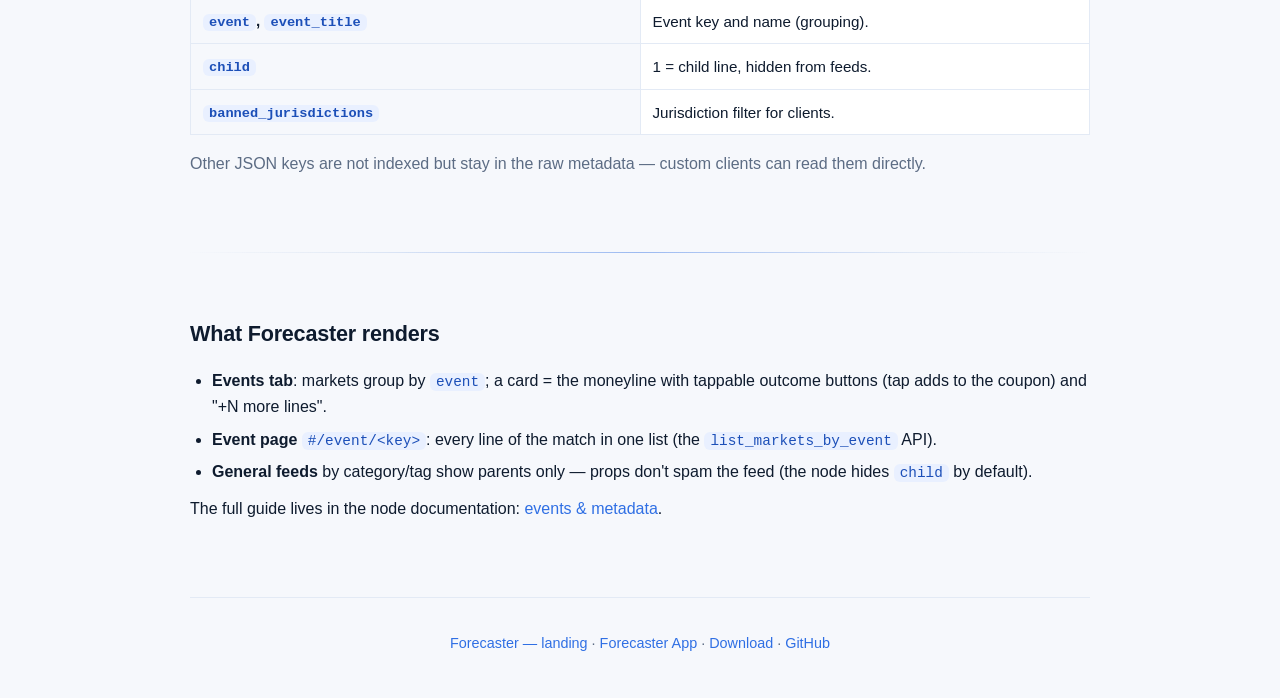
==== commit bc541776: "Default language to English, remove browser language detection Previously the page auto-detected nav" ====
--- a/creators.html
+++ b/creators.html
@@ -1,5 +1,5 @@
 <!doctype html>
-<html lang="ru" data-title-en="Forecaster — for market creators">
+<html lang="en" data-title-en="Forecaster — for market creators">
 <head>
 <meta charset="utf-8">
 <meta name="viewport" content="width=device-width, initial-scale=1">
@@ -7,7 +7,7 @@
 <meta name="description" content="Как Forecaster собирает рынки в карточки событий: ключи метаданных event, event_title, child; родительский рынок и дочерние линии; что индексирует нода VIZ.">
 <link rel="icon" href="logo.png">
 <link rel="stylesheet" href="app.css">
-<script>try{var l=localStorage.getItem('fw_lang')||((navigator.language||'').slice(0,2)==='ru'?'ru':'en');if(l==='en')document.documentElement.className='en';}catch(e){}</script>
+<script>try{var l=localStorage.getItem('fw_lang')||'en';if(l==='en')document.documentElement.className='en';}catch(e){}</script>
 </head>
 <body>
 <div class="grain" aria-hidden="true"></div>
--- a/app.css
+++ b/app.css
@@ -113,23 +113,28 @@
 .btn.ghost:hover{border-color:var(--acc)}
 .btn:focus-visible{outline:2px solid var(--acc);outline-offset:2px}
 
-.grid{display:grid;grid-template-columns:repeat(auto-fit,minmax(240px,1fr));gap:16px}
+.grid{display:grid;grid-template-columns:repeat(auto-fit,minmax(240px,1fr));gap:16px;
+  margin-bottom:1em}
 .grid.dlgrid{grid-template-columns:repeat(auto-fit,minmax(186px,1fr))}
+/* Подпись сразу под сеткой карточек (напр. «Текущий выпуск: …», её вставляет app.js) и под
+   таблицей сравнения — по центру: прижатая к левому краю она читается как продолжение
+   последней карточки / последней строки. */
+.grid + .note,.tbl + .note{text-align:center}
 
 /* Карточка: подсветка идёт за курсором. Координаты кладёт app.js в --mx/--my,
    сама подсветка — отдельный слой, чтобы не перерисовывать фон карточки. */
 .card{position:relative;background:var(--card);border:1px solid var(--line);
   border-radius:var(--radius);padding:20px;box-shadow:var(--shadow);
   display:flex;flex-direction:column;isolation:isolate;
-  transition:transform .18s ease, box-shadow .18s ease, border-color .18s ease}
+  transition:transform .3s ease, box-shadow .3s ease, border-color .3s ease}
 .card::before{
   content:"";position:absolute;inset:0;border-radius:inherit;z-index:-1;
   background:radial-gradient(240px circle at var(--mx,50%) var(--my,0%), rgba(47,111,228,.14), transparent 70%);
-  opacity:0;transition:opacity .25s ease;pointer-events:none;
+  opacity:0;transition:opacity .3s ease;pointer-events:none;
 }
 .card::after{content:"";position:absolute;left:14px;right:14px;top:0;height:1px;pointer-events:none;
   background:linear-gradient(90deg,transparent,rgba(47,111,228,.35),transparent);
-  opacity:0;transition:opacity .25s ease}
+  opacity:0;transition:opacity .3s ease}
 .card:hover{transform:translateY(-2px);box-shadow:var(--shadow-lift);border-color:var(--line-strong)}
 .card:hover::after{opacity:1}
 .card:hover::before{opacity:1}
@@ -137,6 +142,13 @@
 .card p{color:var(--mut);font-size:.95em;margin-bottom:12px}
 .card p:last-of-type{margin-bottom:14px}
 .card>a.btn{margin-top:auto;text-align:center}
+/* Списки ссылок в карточках раздела «Почитать»: маркер — тонкая точка акцентом, чтобы
+   ряд ссылок читался как список, а не как сплошной текст. */
+ul.links{list-style:none;margin:0;font-size:.95em}
+ul.links li{position:relative;padding:4px 0 4px 16px}
+ul.links li::before{content:"";position:absolute;left:2px;top:13px;width:5px;height:5px;
+  border-radius:50%;background:var(--acc);opacity:.55}
+ul.links a{color:var(--acc2)}
 
 pre{background:#0f1b2e;color:#dce6f7;border:1px solid #1b2b45;border-radius:var(--radius);
   padding:16px 18px;overflow-x:auto;font-size:.85em;line-height:1.6;margin-bottom:14px}
@@ -149,10 +161,25 @@
   border-radius:50%;background:var(--acc-soft);border:1px solid rgba(47,111,228,.3);color:var(--acc2);
   display:flex;align-items:center;justify-content:center;font-weight:700}
 
-.tbl{overflow-x:auto}
+/* Отступ после таблицы такой же, как после сетки карточек (1em) — подпись под ней не должна
+   липнуть к следующей секции. */
+.tbl{overflow-x:auto;margin-bottom:1em}
 table{border-collapse:collapse;width:100%;font-size:.95em}
 th,td{border:1px solid var(--line);padding:9px 12px;text-align:left}
 th{background:var(--bg-soft);font-weight:600}
+/* Таблица сравнения. Считаем позиции по ВСЕМ ячейкам, а не по видимым: у каждой логической
+   колонки две ячейки (data-ru + data-en), одна из них всегда display:none, но nth-child
+   их всё равно нумерует. Отсюда: 1-2 — вопрос, 3-4 — Forecaster, 5-6 — Polymarket, 7-8 — Kalshi. */
+/* Колонки одинаковой ширины (решение владельца): при авто-раскладке колонка Forecaster
+   растягивалась под самый длинный текст и таблица выглядела перекошенной. table-layout:fixed
+   берёт ширины из ПЕРВОЙ строки — там ровно 4 языконезависимых th, а скрытые языковые ячейки
+   строк (display:none) в раскладке не участвуют, поэтому 25% на th дают 4 равные колонки.
+   min-width оставляет таблице горизонтальный скролл на узких экранах вместо сплющивания. */
+.cmp{table-layout:fixed;min-width:560px}
+.cmp th{width:25%}
+.cmp td:nth-child(1),.cmp td:nth-child(2){font-weight:600;color:var(--txt)}
+/* Forecaster — белым, чтобы наша колонка выделялась на общем голубоватом фоне страницы. */
+.cmp th:nth-child(2),.cmp td:nth-child(3),.cmp td:nth-child(4){background:var(--card)}
 
 footer{padding:34px 0 48px;border-top:1px solid var(--line);color:var(--mut);
   font-size:.9em;text-align:center}
@@ -174,6 +201,12 @@
   transition:opacity .6s cubic-bezier(.16,1,.3,1), transform .6s cubic-bezier(.16,1,.3,1);
   transition-delay:var(--d,0ms)}
 .reveal.in{opacity:1;transform:none}
+/* app.js вешает .reveal и на .card, а `transition` — единое свойство: этот список ЗАТИРАЛ
+   ховер-переходы карточки целиком, box-shadow в нём отсутствовал — поэтому тень на ховере
+   менялась мгновенно (замечание владельца 19.08). Возвращаем её и рамку, тайминги появления
+   не трогаем. */
+.card.reveal{transition:opacity .6s cubic-bezier(.16,1,.3,1), transform .6s cubic-bezier(.16,1,.3,1),
+  box-shadow .3s ease, border-color .3s ease}
 @media (prefers-reduced-motion:reduce){
   .reveal{opacity:1;transform:none;transition:none}
   .btn,.card{transition:none}
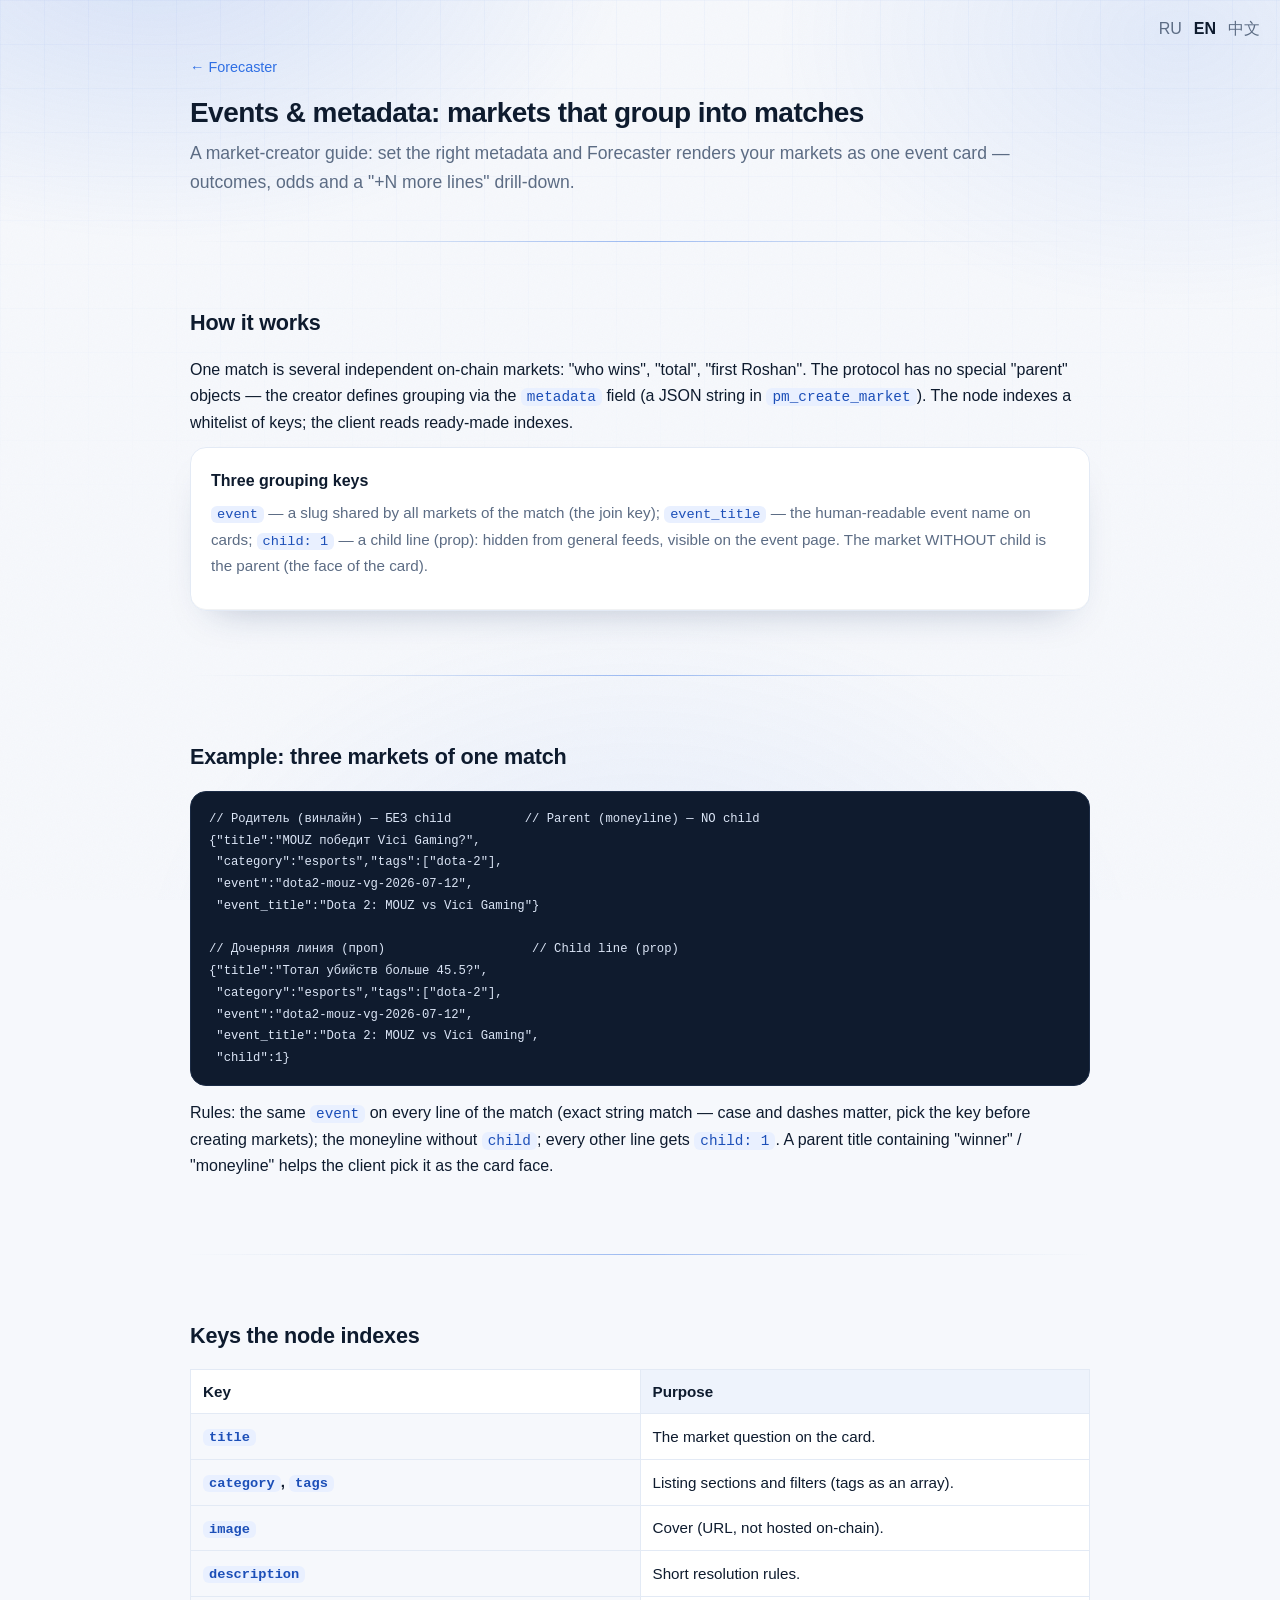
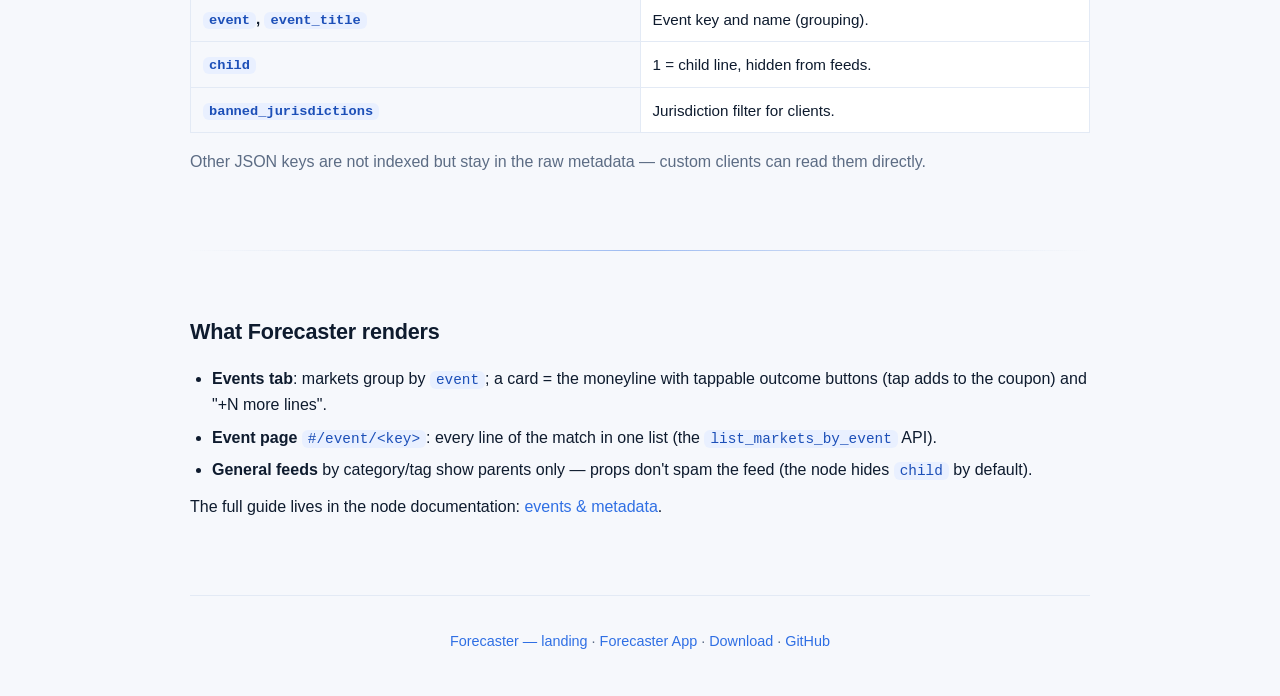
==== commit 5a2714cb: "Add Chinese (zh) localization to all landing pages Add data-zh attributes and zh toggle button acros" ====
--- a/creators.html
+++ b/creators.html
@@ -1,5 +1,5 @@
 <!doctype html>
-<html lang="en" data-title-en="Forecaster — for market creators">
+<html lang="en" data-title-en="Forecaster — for market creators" data-title-zh="Forecaster — 市场创建者指南">
 <head>
 <meta charset="utf-8">
 <meta name="viewport" content="width=device-width, initial-scale=1">
@@ -7,26 +7,30 @@
 <meta name="description" content="Как Forecaster собирает рынки в карточки событий: ключи метаданных event, event_title, child; родительский рынок и дочерние линии; что индексирует нода VIZ.">
 <link rel="icon" href="logo.png">
 <link rel="stylesheet" href="app.css">
-<script>try{var l=localStorage.getItem('fw_lang')||'en';if(l==='en')document.documentElement.className='en';}catch(e){}</script>
+<script>try{var l=localStorage.getItem('fw_lang')||'en';if(l!=='ru')document.documentElement.setAttribute('data-lang',l);}catch(e){}</script>
 </head>
 <body>
 <div class="grain" aria-hidden="true"></div>
-<div class="lang"><a id="l-ru" class="on">RU</a><a id="l-en">EN</a></div>
+<div class="lang"><a id="l-ru">RU</a><a id="l-en" class="on">EN</a><a id="l-zh">中文</a></div>
 <div class="wrap">
 
 <header>
-  <p class="back"><a href="./" data-ru>← Forecaster</a><a href="./" data-en>← Forecaster</a></p>
+  <p class="back"><a href="./" data-ru>← Forecaster</a><a href="./" data-en>← Forecaster</a><a href="./" data-zh>← Forecaster</a></p>
   <h1 class="small" data-ru>События и метаданные: рынки, которые собираются в матчи</h1>
   <h1 class="small" data-en>Events &amp; metadata: markets that group into matches</h1>
+  <h1 class="small" data-zh>事件与元数据：将市场组合成赛事</h1>
   <p class="tag" data-ru>Гайд для создателей рынков: как проставить метаданные, чтобы Forecaster
     показал ваши рынки одной карточкой события — с исходами, коэффициентами и «ещё N линий».</p>
   <p class="tag" data-en>A market-creator guide: set the right metadata and Forecaster renders your
     markets as one event card — outcomes, odds and a "+N more lines" drill-down.</p>
+  <p class="tag" data-zh>市场创建者指南：设置正确的元数据，Forecaster 就会将您的市场
+    渲染为一张赛事卡片——包含结果、赔率和"+N 条更多盘口"的下钻。</p>
 </header>
 
 <section>
   <h2 data-ru>Как это работает</h2>
   <h2 data-en>How it works</h2>
+  <h2 data-zh>工作原理</h2>
   <p data-ru>Один матч — это несколько независимых on-chain рынков: «кто победит», «тотал», «первый
     Рошан». Специальных «родительских» объектов в протоколе нет — группировку задаёт создатель
     через поле <code>metadata</code> (JSON-строка в операции <code>pm_create_market</code>). Нода
@@ -35,8 +39,12 @@
     Roshan". The protocol has no special "parent" objects — the creator defines grouping via the
     <code>metadata</code> field (a JSON string in <code>pm_create_market</code>). The node indexes
     a whitelist of keys; the client reads ready-made indexes.</p>
+  <p data-zh>一场比赛由多个独立的链上市场组成："谁获胜"、"总分"、"第一个罗shan"。
+    协议没有特殊的"父级"对象——创建者通过 <code>metadata</code> 字段
+    （<code>pm_create_market</code> 操作中的 JSON 字符串）定义分组。
+    节点索引白名单中的键；客户端读取现成的索引。</p>
   <div class="card">
-    <b data-ru>Три ключа склейки</b><b data-en>Three grouping keys</b>
+    <b data-ru>Три ключа склейки</b><b data-en>Three grouping keys</b><b data-zh>三个分组键</b>
     <p data-ru><code>event</code> — общий slug матча у всех его рынков (ключ склейки);
       <code>event_title</code> — человекочитаемое имя события на карточках;
       <code>child: 1</code> — дочерняя линия (проп): скрыта из общих лент, видна на странице события.
@@ -45,12 +53,17 @@
       <code>event_title</code> — the human-readable event name on cards;
       <code>child: 1</code> — a child line (prop): hidden from general feeds, visible on the event
       page. The market WITHOUT child is the parent (the face of the card).</p>
+    <p data-zh><code>event</code> — 比赛所有市场共用的 slug（连接键）；
+      <code>event_title</code> — 卡片上可读的事件名称；
+      <code>child: 1</code> — 子盘口（prop）：在常规信息流中隐藏，在赛事页面上可见。
+      没有 child 的市场是父级（卡片的正面）。</p>
   </div>
 </section>
 
 <section>
   <h2 data-ru>Пример: три рынка одного матча</h2>
   <h2 data-en>Example: three markets of one match</h2>
+  <h2 data-zh>示例：一场比赛的三个市场</h2>
 <pre><code>// Родитель (винлайн) — БЕЗ child          // Parent (moneyline) — NO child
 {"title":"MOUZ победит Vici Gaming?",
  "category":"esports","tags":["dota-2"],
@@ -71,55 +84,71 @@
     case and dashes matter, pick the key before creating markets); the moneyline without
     <code>child</code>; every other line gets <code>child: 1</code>. A parent title containing
     "winner" / "moneyline" helps the client pick it as the card face.</p>
+  <p data-zh>规则：比赛每条盘口使用相同的 <code>event</code>（精确字符串匹配——
+    大小写和连字符很重要，请在创建前确定键）；胜负盘不加 <code>child</code>；
+    其他盘口加 <code>child: 1</code>。父级标题包含 "winner" / "moneyline"
+    有助于客户端将其选为卡片正面。</p>
 </section>
 
 <section>
   <h2 data-ru>Ключи, которые индексирует нода</h2>
   <h2 data-en>Keys the node indexes</h2>
+  <h2 data-zh>节点索引的键</h2>
   <div class="tbl"><table class="cmp">
-    <tr><th data-ru>Ключ</th><th data-en>Key</th><th data-ru>Зачем</th><th data-en>Purpose</th></tr>
-    <tr><td><code>title</code></td><td data-ru>Вопрос рынка на карточке.</td><td data-en>The market question on the card.</td></tr>
-    <tr><td><code>category</code>, <code>tags</code></td><td data-ru>Разделы и фильтры листингов (теги — массивом).</td><td data-en>Listing sections and filters (tags as an array).</td></tr>
-    <tr><td><code>image</code></td><td data-ru>Обложка (URL, не хостится on-chain).</td><td data-en>Cover (URL, not hosted on-chain).</td></tr>
-    <tr><td><code>description</code></td><td data-ru>Краткие правила резолва.</td><td data-en>Short resolution rules.</td></tr>
-    <tr><td><code>event</code>, <code>event_title</code></td><td data-ru>Ключ и имя события (склейка).</td><td data-en>Event key and name (grouping).</td></tr>
-    <tr><td><code>child</code></td><td data-ru>1 = дочерняя линия, скрыта из лент.</td><td data-en>1 = child line, hidden from feeds.</td></tr>
-    <tr><td><code>banned_jurisdictions</code></td><td data-ru>Юрисдикционный фильтр клиентов.</td><td data-en>Jurisdiction filter for clients.</td></tr>
+    <tr><th data-ru>Ключ</th><th data-en>Key</th><th data-zh>键</th><th data-ru>Зачем</th><th data-en>Purpose</th><th data-zh>用途</th></tr>
+    <tr><td><code>title</code></td><td data-ru>Вопрос рынка на карточке.</td><td data-en>The market question on the card.</td><td data-zh>卡片上的市场问题。</td></tr>
+    <tr><td><code>category</code>, <code>tags</code></td><td data-ru>Разделы и фильтры листингов (теги — массивом).</td><td data-en>Listing sections and filters (tags as an array).</td><td data-zh>列表分区和筛选（标签为数组）。</td></tr>
+    <tr><td><code>image</code></td><td data-ru>Обложка (URL, не хостится on-chain).</td><td data-en>Cover (URL, not hosted on-chain).</td><td data-zh>封面（URL，不在链上托管）。</td></tr>
+    <tr><td><code>description</code></td><td data-ru>Краткие правила резолва.</td><td data-en>Short resolution rules.</td><td data-zh>简要结算规则。</td></tr>
+    <tr><td><code>event</code>, <code>event_title</code></td><td data-ru>Ключ и имя события (склейка).</td><td data-en>Event key and name (grouping).</td><td data-zh>事件键和名称（分组）。</td></tr>
+    <tr><td><code>child</code></td><td data-ru>1 = дочерняя линия, скрыта из лент.</td><td data-en>1 = child line, hidden from feeds.</td><td data-zh>1 = 子盘口，在信息流中隐藏。</td></tr>
+    <tr><td><code>banned_jurisdictions</code></td><td data-ru>Юрисдикционный фильтр клиентов.</td><td data-en>Jurisdiction filter for clients.</td><td data-zh>客户端的地区过滤器。</td></tr>
   </table></div>
   <p class="mut" data-ru>Остальные ключи JSON не индексируются, но остаются в сыром metadata —
     свои клиенты могут читать их напрямую.</p>
   <p class="mut" data-en>Other JSON keys are not indexed but stay in the raw metadata — custom
     clients can read them directly.</p>
+  <p class="mut" data-zh>其他 JSON 键不会被索引，但保留在原始 metadata 中——
+    自定义客户端可以直接读取它们。</p>
 </section>
 
 <section>
   <h2 data-ru>Что получается в Forecaster</h2>
   <h2 data-en>What Forecaster renders</h2>
+  <h2 data-zh>Forecaster 中的呈现效果</h2>
   <ul>
     <li data-ru><b>Таб «События»</b>: рынки группируются по <code>event</code>; карточка = винлайн
       с кнопками исходов (тап — в купон) и «ещё N линий».</li>
     <li data-en><b>Events tab</b>: markets group by <code>event</code>; a card = the moneyline with
       tappable outcome buttons (tap adds to the coupon) and "+N more lines".</li>
+    <li data-zh><b>「赛事」标签</b>：市场按 <code>event</code> 分组；卡片 = 胜负盘，
+      带有可点击的结果按钮（点击加入联投）和"还有 N 条盘口"。</li>
     <li data-ru><b>Страница события</b> <code>#/event/&lt;ключ&gt;</code>: все линии матча одним
       списком (API <code>list_markets_by_event</code>).</li>
     <li data-en><b>Event page</b> <code>#/event/&lt;key&gt;</code>: every line of the match in one
       list (the <code>list_markets_by_event</code> API).</li>
+    <li data-zh><b>赛事页面</b> <code>#/event/&lt;键&gt;</code>：比赛的所有盘口
+      以一个列表展示（<code>list_markets_by_event</code> API）。</li>
     <li data-ru><b>Общие ленты</b> по категории/тегу показывают только родителей — пропы не шумят
       (нода прячет <code>child</code> по умолчанию).</li>
     <li data-en><b>General feeds</b> by category/tag show parents only — props don't spam the feed
       (the node hides <code>child</code> by default).</li>
+    <li data-zh><b>常规信息流</b>按分类/标签只显示父级——子盘口不会干扰信息流
+      （节点默认隐藏 <code>child</code>）。</li>
   </ul>
   <p data-ru>Полная версия гайда — в документации ноды:
     <a href="https://github.com/VIZ-Blockchain/viz-cpp-node/blob/pm/docs/prediction-markets/guides/events-metadata.md">события и метаданные</a>.</p>
   <p data-en>The full guide lives in the node documentation:
     <a href="https://github.com/VIZ-Blockchain/viz-cpp-node/blob/pm/docs/prediction-markets/guides/events-metadata.md">events &amp; metadata</a>.</p>
+  <p data-zh>完整指南见节点文档：
+    <a href="https://github.com/VIZ-Blockchain/viz-cpp-node/blob/pm/docs/prediction-markets/guides/events-metadata.md">事件与元数据</a>。</p>
 </section>
 
 <footer>
   <p>
-    <a href="./" data-ru>Forecaster — лендинг</a><a href="./" data-en>Forecaster — landing</a> ·
+    <a href="./" data-ru>Forecaster — лендинг</a><a href="./" data-en>Forecaster — landing</a><a href="./" data-zh>Forecaster — 首页</a> ·
     <a href="https://viz-blockchain.github.io/Forecaster-client/">Forecaster App</a> ·
-    <a href="download.html" data-ru>Скачать</a><a href="download.html" data-en>Download</a> ·
+    <a href="download.html" data-ru>Скачать</a><a href="download.html" data-en>Download</a><a href="download.html" data-zh>下载</a> ·
     <a href="https://github.com/VIZ-Blockchain/Forecaster-client">GitHub</a>
   </p>
 </footer>
--- a/app.css
+++ b/app.css
@@ -214,10 +214,16 @@
   .cta .btn.main::after{animation:none;opacity:0}
 }
 
-html:not(.en) [data-en]{display:none}
-html.en [data-ru]{display:none}
-html.en [data-en]{display:block}
-html.en span[data-en],html.en a[data-en],html.en b[data-en],html.en code[data-en]{display:inline}
-html.en a.btn[data-en]{display:inline-block}
-html.en td[data-en],html.en th[data-en]{display:table-cell}
-html.en li[data-en]{display:list-item}
+[data-lang="ru"] [data-en],[data-lang="ru"] [data-zh],
+[data-lang="en"] [data-ru],[data-lang="en"] [data-zh],
+[data-lang="zh"] [data-ru],[data-lang="zh"] [data-en]{display:none}
+
+[data-lang="en"] [data-en],[data-lang="zh"] [data-zh]{display:block}
+[data-lang="en"] span[data-en],[data-lang="en"] a[data-en],
+[data-lang="en"] b[data-en],[data-lang="en"] code[data-en],
+[data-lang="zh"] span[data-zh],[data-lang="zh"] a[data-zh],
+[data-lang="zh"] b[data-zh],[data-lang="zh"] code[data-zh]{display:inline}
+[data-lang="en"] a.btn[data-en],[data-lang="zh"] a.btn[data-zh]{display:inline-block}
+[data-lang="en"] td[data-en],[data-lang="en"] th[data-en],
+[data-lang="zh"] td[data-zh],[data-lang="zh"] th[data-zh]{display:table-cell}
+[data-lang="en"] li[data-en],[data-lang="zh"] li[data-zh]{display:list-item}
